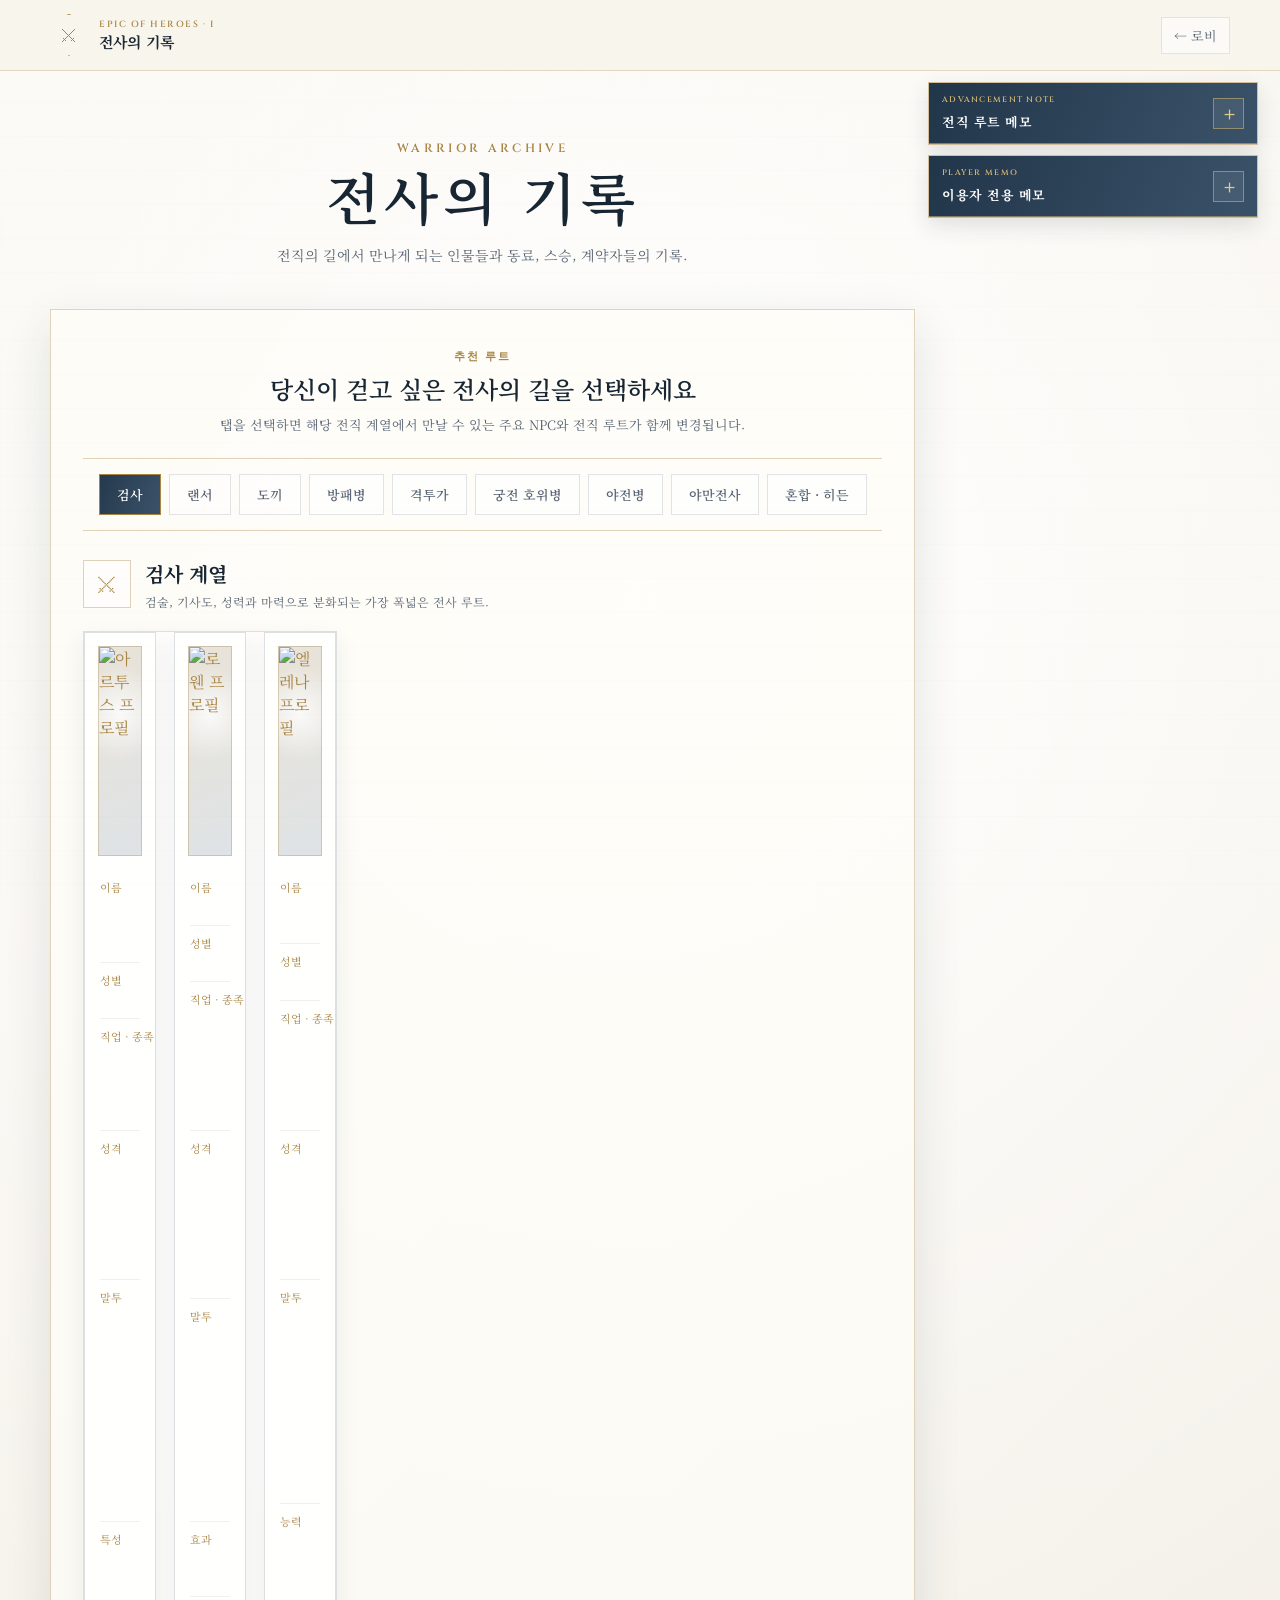
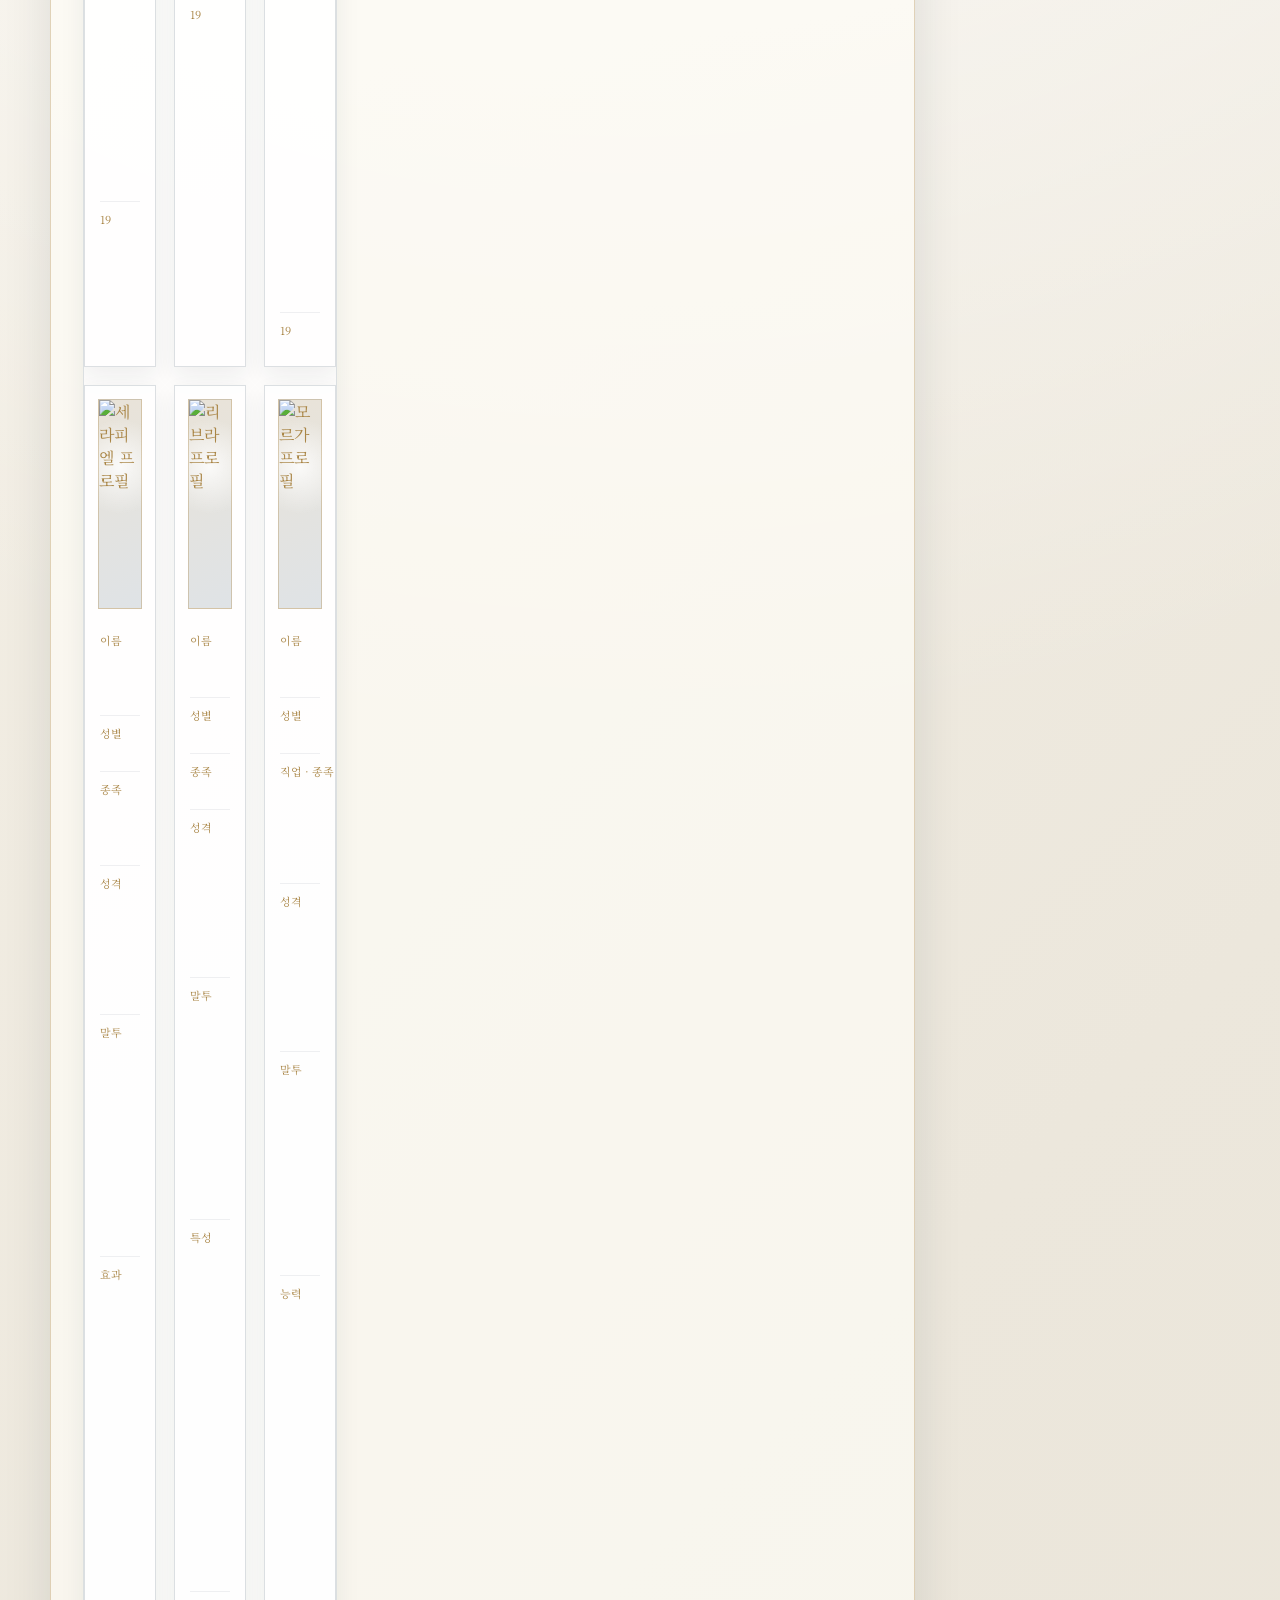
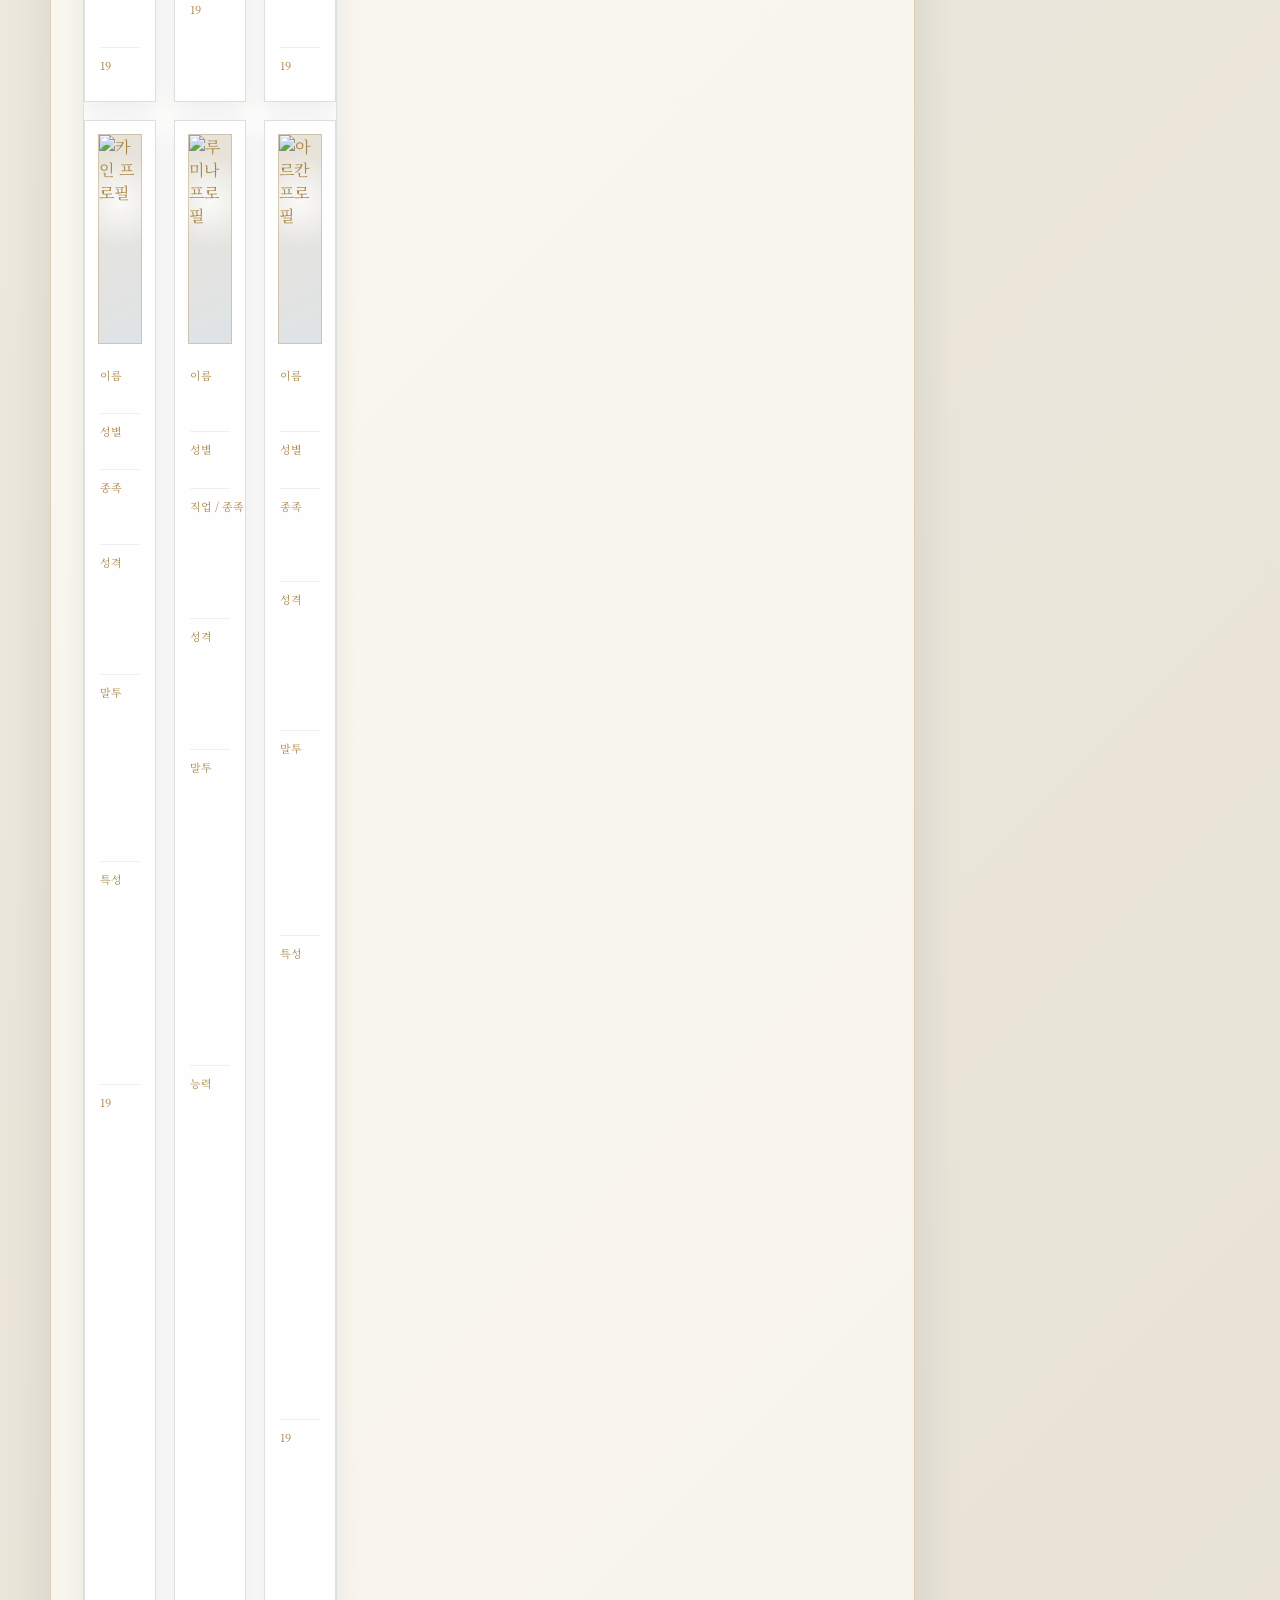
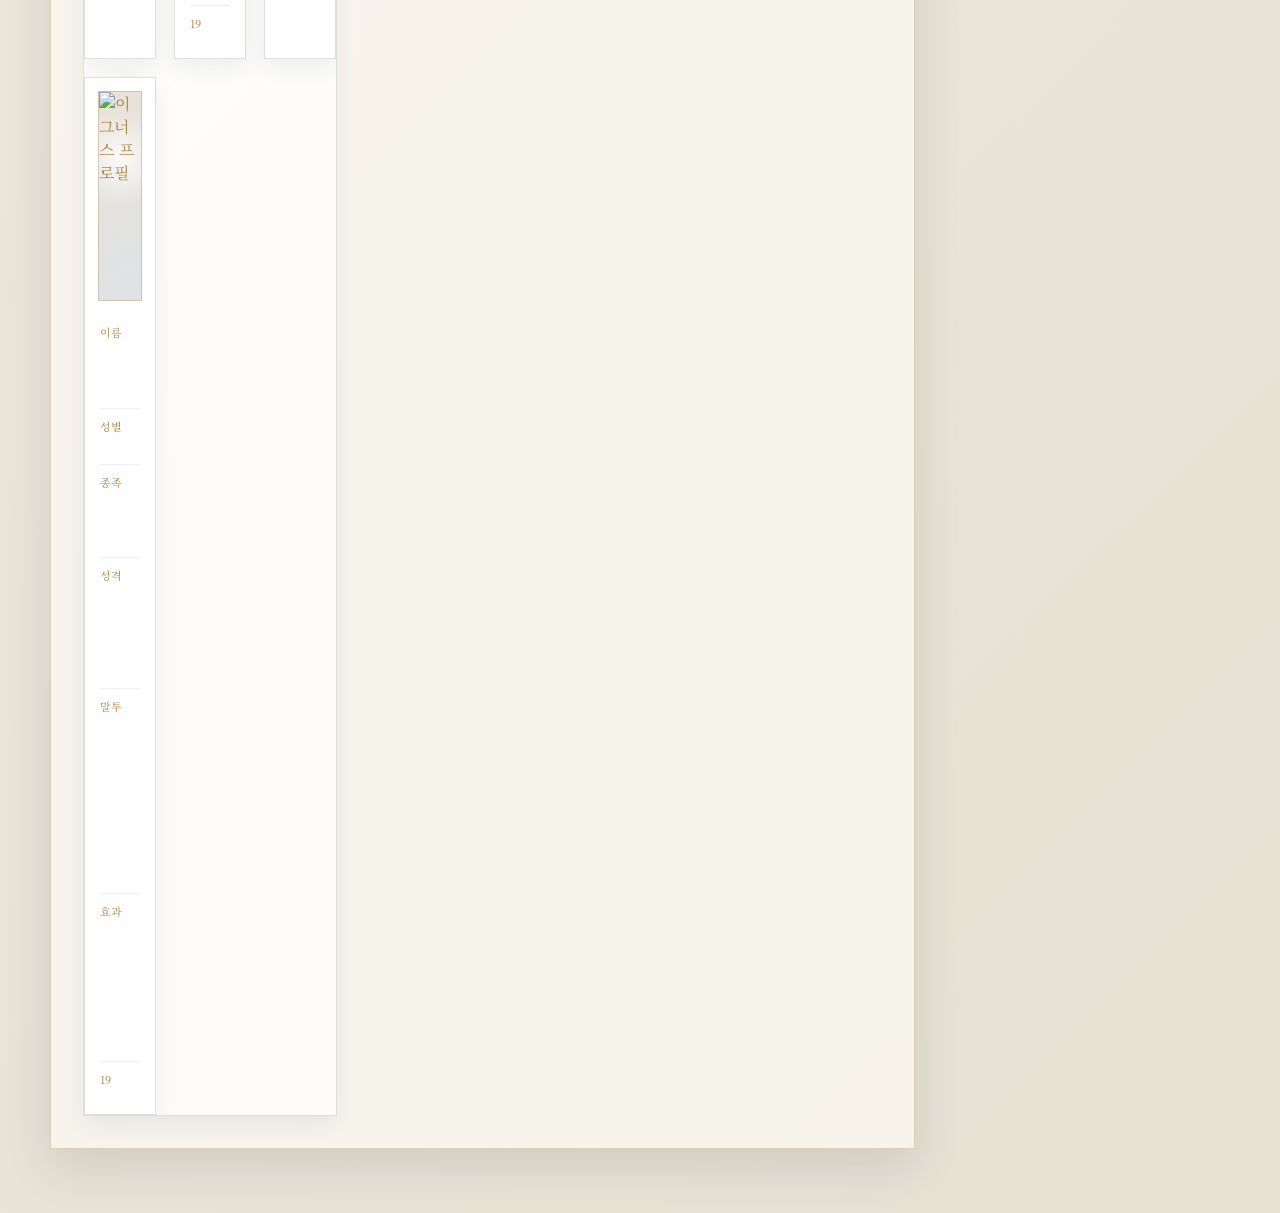
==== warrior-records.html @ 91369a11 "Update warrior-records.html" ====
<!DOCTYPE html>
<html lang="ko">
<head><meta charset="UTF-8"><meta name="viewport" content="width=device-width, initial-scale=1.0"><title>전사의 기록 | 영웅들의 서사시 I</title><link rel="stylesheet" href="style.css"></head>
<body class="records-page">
<header class="records-topbar"><a class="mini-brand" href="index.html"><span class="mini-crest">⚔</span><span><small>EPIC OF HEROES · I</small><strong>전사의 기록</strong></span></a><a class="top-back" href="index.html">← 로비</a></header>


<div class="floating-tools">
  <!-- 전직 루트 메모: 기본 접힘 -->
  <aside class="floating-note collapsed" id="routeNote">
    <div class="floating-note-head">
      <div>
        <small>ADVANCEMENT NOTE</small>
        <strong>전직 루트 메모</strong>
      </div>
      <button class="note-collapse" data-target="routeNote" aria-label="전직 루트 메모 펼치기">＋</button>
    </div>
    <div class="floating-note-body">
      <div class="route-plain-note">
        <!-- 아래 텍스트를 원하는 전직 루트 내용으로 직접 수정하세요. -->
        전직 루트 내용을 이곳에 작성하세요.

        예시)
        견습 전사 → 검사 → 검객 → 검호 → 검성

        필요 스탯이나 특수 조건, NPC 조건 등
        원하는 내용을 자유롭게 적어둘 수 있습니다.
      </div>
    </div>
  </aside>

  <!-- 이용자 전용 메모: 브라우저에 자동 저장 / 기본 접힘 -->
  <aside class="floating-note user-note collapsed" id="userNote">
    <div class="floating-note-head">
      <div>
        <small>PLAYER MEMO</small>
        <strong>이용자 전용 메모</strong>
      </div>
      <button class="note-collapse" data-target="userNote" aria-label="이용자 메모 펼치기">＋</button>
    </div>
    <div class="floating-note-body">
      <textarea id="playerMemo" class="player-memo" placeholder="전직 계획, 목표 스탯, 만나야 할 NPC 등을 자유롭게 메모하세요."></textarea>
      <div class="memo-actions">
        <span id="memoStatus">자동 저장됨</span>
        <button type="button" id="clearMemo">메모 지우기</button>
      </div>
    </div>
  </aside>
</div>


<main class="records-shell">
<section class="records-hero"><p class="series">WARRIOR ARCHIVE</p><h1>전사의 기록</h1><p>전직의 길에서 만나게 되는 인물들과 동료, 스승, 계약자들의 기록.</p></section>
<section class="route-panel">
  <div class="route-heading"><span class="eyebrow">추천 루트</span><h2>당신이 걷고 싶은 전사의 길을 선택하세요</h2><p>탭을 선택하면 해당 전직 계열에서 만날 수 있는 주요 NPC와 전직 루트가 함께 변경됩니다.</p></div>
  <div class="tabs" role="tablist"><button class="tab-btn active" data-tab="sword">검사</button><button class="tab-btn" data-tab="lancer">랜서</button><button class="tab-btn" data-tab="axe">도끼</button><button class="tab-btn" data-tab="shield">방패병</button><button class="tab-btn" data-tab="fighter">격투가</button><button class="tab-btn" data-tab="guard">궁전 호위병</button><button class="tab-btn" data-tab="field">야전병</button><button class="tab-btn" data-tab="barbarian">야만전사</button><button class="tab-btn" data-tab="hybrid">혼합 · 히든</button></div>
  <div class="tab-content active" id="sword">
      <div class="route-intro"><span class="route-mark">⚔</span><div><h3>검사 계열</h3><p>검술, 기사도, 성력과 마력으로 분화되는 가장 폭넓은 전사 루트.</p></div></div>
      <div class="npc-grid"><article class="npc-card">
      <div class="npc-grid"><article class="npc-card">
      <div class="portrait-slot">
    <img src="https://pub-ea583730072d437db7db3801624b8b65.r2.dev/%EC%95%84%EB%A5%B4%ED%88%AC%EC%8A%A4%20%ED%94%84%EB%A1%9C%ED%95%84.jpg" alt="아르투스 프로필">
</div>
      <div class="npc-info">
        <!-- 이름 --><div><span>이름</span><strong>아르투스</strong></div>
        <!-- 성별 --><div><span>성별</span><strong>남성</strong></div>
        <!-- 직업 / 종족 --><div><span>직업 · 종족</span><strong>기사 · 인간</strong></div>
        <!-- 성격 --><div><span>성격</span><strong>9w1 · S · 순진함 · 허당</strong></div>
        <!-- 말투 --><div><span>말투</span><strong>존댓말 · 친화적 · 숨김 없음</strong></div>
        <!-- 고유 --><div><span>특성</span><strong>체력이 적을수록 방어력·WIL이 상승, <br>아군보호 시 받는 피해 감소.</strong></div>
        <!-- 19 여부 --> <div><span>19</span><strong>X</strong></div>
      </div>
    </article>
<article class="npc-card">
      <div class="portrait-slot">
        <img src="https://pub-ea583730072d437db7db3801624b8b65.r2.dev/%EB%A1%9C%EC%9B%AC%20%ED%94%84%EB%A1%9C%ED%95%84.jpg" alt="로웬 프로필">
      </div>
      <div class="npc-info">
        <!-- 이름 --><div><span>이름</span><strong>로웬</strong></div>
        <!-- 성별 --><div><span>성별</span><strong>여성</strong></div>
        <!-- 직업 / 종족 --><div><span>직업 · 종족</span><strong>왕실기사 · 인간</strong></div>
        <!-- 성격 --><div><span>성격</span><strong>8w9 · D/C · 표독 · 강한 자존심</strong></div>
        <!-- 말투 --><div><span>말투</span><strong>사극체 · 사무적 · 낮은 톤</strong></div>
        <!-- 고유 --><div><span>효과</span><strong>아군의 Honor·CHA를 높임.</strong></div>
        <!-- 19 여부 --> <div><span>19</span><strong>O</strong></div>
      </div>
    </article>
<article class="npc-card">
      <div class="portrait-slot">
        <img src="https://pub-ea583730072d437db7db3801624b8b65.r2.dev/%EC%97%98%EB%A0%88%EB%82%98%20%ED%94%84%EB%A1%9C%ED%95%84.jpg" alt="엘레나 프로필">
      </div>
      <div class="npc-info">
        <!-- 이름 --><div><span>이름</span><strong>엘레나</strong></div>
        <!-- 성별 --><div><span>성별</span><strong>여성</strong></div>
        <!-- 직업 / 종족 --><div><span>직업 · 종족</span><strong>성기사 · 인간</strong></div>
        <!-- 성격 --><div><span>성격</span><strong>7w8 · I/D · 용감함 · 유쾌함</strong></div>
        <!-- 말투 --><div><span>말투</span><strong>반말 · 친화적 · 능글맞음</strong></div>
        <!-- 고유 --><div><span>능력</span><strong>아군의 상처·약화 효과 회복. <br>일정시간 받는 피해 감소.</strong></div>
        <!-- 19 여부 --> <div><span>19</span><strong>O</strong></div>
      </div>
    </article>
<article class="npc-card">
      <div class="portrait-slot">
        <img src="https://pub-ea583730072d437db7db3801624b8b65.r2.dev/%EC%84%B8%EB%9D%BC%ED%94%BC%EC%97%98%20%ED%94%84%EB%A1%9C%ED%95%84.jpg" alt="세라피엘 프로필"></div>
      <div class="npc-info">
        <!-- 이름 --><div><span>이름</span><strong>세라피엘</strong></div>
        <!-- 성별 --><div><span>성별</span><strong>여성</strong></div>
        <!-- 종족 --><div><span>종족</span><strong>상급천사</strong></div>
        <!-- 성격 --><div><span>성격</span><strong>9w8 · S/C · 무뚝뚝 · 불감증</strong></div>
        <!-- 말투 --><div><span>말투</span><strong>반존대 · 무성의 · 감정배제</strong></div>
        <!-- 고유 --><div><span>효과</span><strong>주변 타락·저주계열효과 지속 약화 <br> 신성계열 강화.</strong></div>
        <!-- 19 여부 --> <div><span>19</span><strong>O</strong></div>
      </div>
    </article>
<article class="npc-card">
      <div class="portrait-slot">
        <img src="https://pub-ea583730072d437db7db3801624b8b65.r2.dev/%EB%A6%AC%EB%B8%8C%EB%9D%BC%20%ED%94%84%EB%A1%9C%ED%95%84.jpg" alt="리브라 프로필">
      </div>
      <div class="npc-info">
        <!-- 이름 --><div><span>이름</span><strong>리브라</strong></div>
        <!-- 성별 --><div><span>성별</span><strong>여성</strong></div>
        <!-- 종족 --><div><span>종족</span><strong>성령</strong></div>
        <!-- 성격 --><div><span>성격</span><strong>7w8 · I/D · 4차원 · 예측불가 </strong></div>
        <!-- 말투 --><div><span>말투</span><strong>감정배제 · 웃음기 · 장난기 </strong></div>
        <!-- 고유 --><div><span>특성</span><strong>물리공격 저항, 악·언데드 저주계열의 능력감소.</strong></div>
        <!-- 19 여부 --> <div><span>19</span><strong>O</strong></div>
      </div>
    </article>
<article class="npc-card">
      <div class="portrait-slot"> <img src="https://pub-ea583730072d437db7db3801624b8b65.r2.dev/%EB%AA%A8%EB%A5%B4%EA%B0%80%20%ED%94%84%EB%A1%9C%ED%95%84.jpg" alt="모르가 프로필">
      </div>
      <div class="npc-info">
        <!-- 이름 --><div><span>이름</span><strong>모르가</strong></div>
        <!-- 성별 --><div><span>성별</span><strong>여성</strong></div>
        <!-- 직업 / 종족 --><div><span>직업 · 종족</span><strong>흑기사 · 인간</strong></div>
        <!-- 성격 --><div><span>성격</span><strong>9w8 · S/C · 외강내유 · 감정억제</strong></div>
        <!-- 말투 --><div><span>말투</span><strong>쿨한 말투 · 아싸 · 무심함</strong></div>
        <!-- 고유 --><div><span>능력</span><strong>주변 HP을 검에 투입하여 <br>방어력 무시 참격 발동.</strong></div>
        <!-- 19 여부 --> <div><span>19</span><strong>O</strong></div>
      </div>
    </article>
<article class="npc-card">
      <div class="portrait-slot"><img src="https://pub-ea583730072d437db7db3801624b8b65.r2.dev/%EC%B9%B4%EC%9D%B8%20%ED%94%84%EB%A1%9C%ED%95%84.jpg" alt="카인 프로필">
      </div>
      <div class="npc-info">
        <!-- 이름 --><div><span>이름</span><strong>카인</strong></div>
        <!-- 성별 --><div><span>성별</span><strong>남성</strong></div>
        <!-- 종족 --><div><span>종족</span><strong>언데드</strong></div>
        <!-- 성격 --><div><span>성격</span><strong>6w5 · S · 순수함 · 무해함</strong></div>
        <!-- 말투 --><div><span>말투</span><strong>비언어적 · 행동중심</strong></div>
        <!-- 고유 --><div><span>특성</span><strong>일정시간 후 신체자동회복.</strong></div>
        <!-- 19 여부 --> <div><span>19</span><strong>X</strong></div>
      </div>
    </article>
<article class="npc-card">
      <div class="portrait-slot"><img src="https://pub-ea583730072d437db7db3801624b8b65.r2.dev/%EB%A3%A8%EB%AF%B8%EB%82%98%20%ED%94%84%EB%A1%9C%ED%95%84.jpg" alt="루미나 프로필">
      </div>
      <div class="npc-info">
        <!-- 이름 --><div><span>이름</span><strong>루미나</strong></div>
        <!-- 성별 --><div><span>성별</span><strong>여성</strong></div>
        <!-- 직업 / 종족 --><div><span>직업 / 종족</span><strong>마검사 · 인간</strong></div>
        <!-- 성격 --><div><span>성격</span><strong>7w6 · I · 활발함 · 친화력</strong></div>
        <!-- 말투 --><div><span>말투</span><strong>반말 · 어리광 · 수다젱이 · 애교넘침</strong></div>
        <!-- 고유 --><div><span>능력</span><strong>자신의 마력을 검에 부여 후 <br>속성자유변화와 근접공격·마법 동시 사용.</strong></div>
        <!-- 19 여부 --> <div><span>19</span><strong>O</strong></div>
      </div>
    </article>
<article class="npc-card">
      <div class="portrait-slot"><img src="https://pub-ea583730072d437db7db3801624b8b65.r2.dev/%EC%95%84%EB%A5%B4%EC%B9%B8%20%ED%94%84%EB%A1%9C%ED%95%84.jpg" alt="아르칸 프로필">
      </div>
      <div class="npc-info">
        <!-- 이름 --><div><span>이름</span><strong>아르칸</strong></div>
        <!-- 성별 --><div><span>성별</span><strong>여성</strong></div>
        <!-- 종족 --><div><span>종족</span><strong>고대마족</strong></div>
        <!-- 성격 --><div><span>성격</span><strong>3w2 · I/D · 유혹적 · 밀당</strong></div>
        <!-- 말투 --><div><span>말투</span><strong>반존대 · 사극체 · 애교</strong></div>
        <!-- 고유 --><div><span>특성</span><strong>막대한 마력 자체생성 <br>전투가 길어질수록 주변마력흡수·강화.</strong></div>
        <!-- 19 여부 --> <div><span>19</span><strong>O</strong></div>
      </div>
    </article>
<article class="npc-card">
      <div class="portrait-slot"><img src="https://pub-ea583730072d437db7db3801624b8b65.r2.dev/%EC%9D%B4%EA%B7%B8%EB%8B%88%EC%8A%A4%20%ED%94%84%EB%A1%9C%ED%95%84.jpg" alt="이그너스 프로필">
      </div>
      <div class="npc-info">
        <!-- 이름 --><div><span>이름</span><strong>이그니스</strong></div>
        <!-- 성별 --><div><span>성별</span><strong>여성</strong></div>
        <!-- 종족 --><div><span>종족</span><strong>화염정령</strong></div>
        <!-- 성격 --><div><span>성격</span><strong>8w7 · D · 다혈질 · 단순함</strong></div>
        <!-- 말투 --><div><span>말투</span><strong>반말 · 담백함 · 열정적</strong></div>
        <!-- 고유 --><div><span>효과</span><strong>화염피해·저항 증가.</strong></div>
        <!-- 19 여부 --> <div><span>19</span><strong>O</strong></div>
      </div>
    </article></div>
    </div><div class="tab-content" id="lancer">
      <div class="route-intro"><span class="route-mark">♞</span><div><h3>랜서 계열</h3><p>창술과 기마 전투, 드래곤과의 계약으로 이어지는 전직 루트.</p></div></div>
      <div class="npc-grid"><article class="npc-card">
      <div class="portrait-slot"><img src="https://pub-ea583730072d437db7db3801624b8b65.r2.dev/%EB%B0%9C%ED%8A%B8%20%ED%94%84%EB%A1%9C%ED%95%84.jpg" alt="발트 프로필">
      </div>
      <div class="npc-info">
        <!-- 이름 --><div><span>이름</span><strong>발트</strong></div>
        <!-- 성별 --><div><span>성별</span><strong>여성</strong></div>
        <!-- 직업 / 종족 --><div><span>직업 / 종족</span><strong>창기사 / 인간</strong></div>
        <!-- 성격 --><div><span>성격</span><strong>8w9 · D/C · 고지식 · 표독</strong></div>
        <!-- 말투 --><div><span>말투</span><strong>반말 · 사무적 · 거친 맕투 · 돌려말하기</strong></div>
        <!-- 고유 --><div><span>특성</span><strong>돌진 중 공격력·관통력 상승, <br>첫 일격은 방어력 일부무시.</strong></div>
        <!-- 19 여부 --> <div><span>19</span><strong>O</strong></div>
      </div>
    </article>
<article class="npc-card">
      <div class="portrait-slot"><img src="https://pub-ea583730072d437db7db3801624b8b65.r2.dev/%ED%8C%8C%ED%94%84%EB%8B%88%EB%A5%B4%20%ED%94%84%EB%A1%9C%ED%95%84.jpg" alt="파프니르 프로필">
      </div>
      <div class="npc-info">
        <!-- 이름 --><div><span>이름</span><strong>파프니르</strong></div>
        <!-- 성별 --><div><span>성별</span><strong>여성</strong></div>
        <!-- 종족 --><div><span>종족</span><strong>드래곤</strong></div>
        <!-- 성격 --><div><span>성격</span><strong>4w3 · C/D · 까칠함 · 기분파 </strong></div>
        <!-- 말투 --><div><span>말투</span><strong>담백함 · 차도녀 · 밀당</strong></div>
        <!-- 고유 --><div><span>능력</span><strong>광범위 브레스 방출, <br>호감도에따라 브레스 강화.</strong></div>
        <!-- 19 여부 --> <div><span>19</span><strong>O</strong></div>
      </div>
    </article>
<article class="npc-card">
      <div class="portrait-slot"><img src="https://pub-ea583730072d437db7db3801624b8b65.r2.dev/%EB%8B%88%EB%93%9C%ED%98%B8%EA%B7%B8%20%ED%94%84%EB%A1%9C%ED%95%84.jpg" alt="니드호그 프로필">
      </div>
      <div class="npc-info">
        <!-- 이름 --><div><span>이름</span><strong>니드호그</strong></div>
        <!-- 성별 --><div><span>성별</span><strong>여성</strong></div>
        <!-- 종족 --><div><span>종족</span><strong>고룡</strong></div>
        <!-- 성격 --><div><span>성격</span><strong>8w9 · D/C · 변덕쟁이 · 이기적</strong></div>
        <!-- 말투 --><div><span>말투</span><strong>반말 · 격식체 · 명령조</strong></div>
        <!-- 고유 --><div><span>특성</span><strong>압도적 힘·마력·체력·저항력, <br>적에게 공포감 조성.</strong></div>
        <!-- 19 여부 --> <div><span>19</span><strong>O</strong></div>
      </div>
    </article>
<article class="npc-card">
      <div class="portrait-slot"><img src="https://pub-ea583730072d437db7db3801624b8b65.r2.dev/%EB%A3%A8%EB%AF%B8%EB%93%9C%EB%9D%BC%20%ED%94%84%EB%A1%9C%ED%95%84.jpg" alt="루미드라 프로필">
      </div>
      <div class="npc-info">
        <!-- 이름 --><div><span>이름</span><strong>루미드라</strong></div>
        <!-- 성별 --><div><span>성별</span><strong>여성</strong></div>
        <!-- 종족 --><div><span>종족</span><strong>와이번</strong></div>
        <!-- 성격 --><div><span>성격</span><strong>6w7 · S/D · 츤데레 · 신경질적</strong></div>
        <!-- 말투 --><div><span>말투</span><strong>반말 · 거친 · 칭찬에 약함</strong></div>
        <!-- 고유 --><div><span>특성</span><strong>비행 중 AGI·회피율 상승, <br>공중 급강하 공격시 공격력 증가.</strong></div>
        <!-- 19 여부 --> <div><span>19</span><strong>O</strong></div>
      </div>
    </article>
<article class="npc-card">
      <div class="portrait-slot"><img src="https://pub-ea583730072d437db7db3801624b8b65.r2.dev/%EB%B8%8C%EB%A3%A8%EB%85%B8%20%ED%94%84%EB%A1%9C%ED%95%84.jpg" alt="브루노 프로필">
      </div>
      <div class="npc-info">
        <!-- 이름 --><div><span>이름</span><strong>브루노</strong></div>
        <!-- 성별 --><div><span>성별</span><strong>수컷</strong></div>
        <!-- 직업 --><div><span>직업</span><strong>전투마</strong></div>
        <!-- 성격 --><div><span>성격</span><strong>7w6 · I/S · 애교 · 투정</strong></div>
        <!-- 말투 --><div><span>말투</span><strong>비언어적 표현</strong></div>
        <!-- 고유 --><div><span>특성</span><strong>탑승자의 능력강화.</strong></div>
        <!-- 19 여부 --> <div><span>19</span><strong>X</strong></div>
      </div>
    </article>
<article class="npc-card">
      <div class="portrait-slot"><img src="https://pub-ea583730072d437db7db3801624b8b65.r2.dev/%EC%98%A4%EB%A5%B4%EC%B9%B4%20%ED%94%84%EB%A1%9C%ED%95%84.jpg" alt="오르카 프로필">
      </div>
      <div class="npc-info">
        <!-- 이름 --><div><span>이름</span><strong>오르카</strong></div>
        <!-- 성별 --><div><span>성별</span><strong>여성</strong></div>
        <!-- 종족 --><div><span>종족</span><strong>오크</strong></div>
        <!-- 성격 --><div><span>성격</span><strong>8w7 · D · 당당함 · 외강내강</strong></div>
        <!-- 말투 --><div><span>말투</span><strong>반말 · 단답형 · 명령조 · 자유분방</strong></div>
        <!-- 고유 --><div><span>특성</span><strong>피해발생 시 STR·END 점진적 증가, <br>전투 종료 후 스트레스·성욕증가.</strong></div>
        <!-- 19 여부 --> <div><span>19</span><strong>O</strong></div>
      </div>
    </article></div>
    </div><div class="tab-content" id="axe">
      <div class="route-intro"><span class="route-mark">🪓</span><div><h3>도끼전사 계열</h3><p>분노, 생존력, 압도적인 근력을 중심으로 성장하는 전직 루트.</p></div></div>
      <div class="npc-grid"><article class="npc-card">
      <div class="portrait-slot"><img src="https://pub-ea583730072d437db7db3801624b8b65.r2.dev/%ED%8E%9C%EB%A6%AC%EB%A5%B4%20%ED%94%84%EB%A1%9C%ED%95%84.jpg" alt="펜리르 프로필">
      </div>
      <div class="npc-info">
        <!-- 이름 --><div><span>이름</span><strong>펜리르</strong></div>
        <!-- 성별 --><div><span>성별</span><strong>수컷</strong></div>
        <!-- 직업 --><div><span>직업</span><strong>늑대왕</strong></div>
        <!-- 성격 --><div><span>성격</span><strong>2w1 · S/C · 정중함 · 인정욕심</strong></div>
        <!-- 말투 --><div><span>말투</span><strong>사극체 · 반존대 · 당당함</strong></div>
        <!-- 고유 --><div><span>효과</span><strong>자신과 함께 싸우는 아군 공격력·이동속도 상승.</strong></div>
        <!-- 19 여부 --> <div><span>19</span><strong>X</strong></div>
      </div>
    </article>
<article class="npc-card">
      <div class="portrait-slot"><img src="https://pub-ea583730072d437db7db3801624b8b65.r2.dev/%EA%B7%B8%EB%A3%B8%20%ED%94%84%EB%A1%9C%ED%95%84.jpg" alt="그룸 프로필">
      </div>
      <div class="npc-info">
        <!-- 이름 --><div><span>이름</span><strong>그룸</strong></div>
        <!-- 성별 --><div><span>성별</span><strong>여성</strong></div>
        <!-- 종족 --><div><span>종족</span><strong>오우거</strong></div>
        <!-- 성격 --><div><span>성격</span><strong>8w7 · D · 건방짐 · 뻔뻔함</strong></div>
        <!-- 말투 --><div><span>말투</span><strong>단답형 · 명령조 · 반말</strong></div>
        <!-- 고유 --><div><span>특성</span><strong>대형무기의 페널티 적용 X <br>전투시작 시 일시적 아군 STR 증가.</strong></div>
        <!-- 19 여부 --> <div><span>19</span><strong>O</strong></div>
      </div>
    </article>
<article class="npc-card">
      <div class="portrait-slot"><img src="https://pub-ea583730072d437db7db3801624b8b65.r2.dev/%EB%84%A4%EB%A9%94%EC%8B%9C%EC%8A%A4%20%ED%94%84%EB%A1%9C%ED%95%84.png" alt="네메시스 프로필">
      </div>
      <div class="npc-info">
        <!-- 이름 --><div><span>이름</span><strong>네메시스</strong></div>
        <!-- 성별 --><div><span>성별</span><strong>여</strong></div>
        <!-- 종족 --><div><span>종족</span><strong>사신</strong></div>
        <!-- 성격 --><div><span>성격</span><strong>2w3 · I/D · 감정적 · 짓궃음 </strong></div>
        <!-- 말투 --><div><span>말투</span><strong>능청 · 존댓말 · 빠른말 · 수다쟁이</strong></div>
        <!-- 고유 --><div><span>능력</span><strong>대상에게 죽음의 표식 부여 <br>표식이 부여 된 대상의 체력이 낮을수록 받는 피해량 증가.</strong></div>
        <!-- 19 여부 --> <div><span>19</span><strong>X</strong></div>
      </div>
    </article>
<article class="npc-card">
      <div class="portrait-slot"><img src="https://pub-ea583730072d437db7db3801624b8b65.r2.dev/%EA%B0%80%EC%9D%B4%EC%95%84%20%ED%94%84%EB%A1%9C%ED%95%84.jpg" alt="가이아 프로필">
      </div>
      <div class="npc-info">
        <!-- 이름 --><div><span>이름</span><strong>가이아</strong></div>
        <!-- 성별 --><div><span>성별</span><strong>여성</strong></div>
        <!-- 직업 --><div><span>직업</span><strong>거인사냥꾼</strong></div>
        <!-- 성격 --><div><span>성격</span><strong>9w1 · S/C · 호기심 · 대담함</strong></div>
        <!-- 말투 --><div><span>말투</span><strong>존댓말 · 나긋함 · 다정함</strong></div>
        <!-- 고유 --><div><span>능력</span><strong>자신보다 몸집이 큰 대상 한정<br>주는 피해량 증가.</strong></div>
        <!-- 19 여부 --> <div><span>19</span><strong>O</strong></div>
      </div>
    </article></div>
    </div><div class="tab-content" id="shield">
      <div class="route-intro"><span class="route-mark">🛡</span><div><h3>방패병 계열</h3><p>수호와 인내, 진형 유지에 특화된 방어형 전직 루트.</p></div></div>
      <div class="npc-grid"><article class="npc-card">
      <div class="portrait-slot"><img src="https://pub-ea583730072d437db7db3801624b8b65.r2.dev/%EC%95%84%EC%9D%B4%EA%B8%B0%EC%8A%A4%20%ED%94%84%EB%A1%9C%ED%95%84.jpg" alt="아이기스 프로필">
      </div>
      <div class="npc-info">
        <!-- 이름 --><div><span>이름</span><strong>아이기스</strong></div>
        <!-- 성별 --><div><span>성별</span><strong>여성</strong></div>
        <!-- 직업 / 종족 --><div><span>직업 / 종족</span><strong>가디언 · 인간</strong></div>
        <!-- 성격 --><div><span>성격</span><strong>5w6 · C/S · 외로움 · 단순함</strong></div>
        <!-- 말투 --><div><span>말투</span><strong>단답형 · 무관심 · 무심한</strong></div>
        <!-- 고유 --><div><span>효과</span><strong>자신의 주변을 수호영역 지정<br>영역 내 아군이 받는 피해를 일부 대신 받음.</strong></div>
        <!-- 19 여부 --> <div><span>19</span><strong>O</strong></div>
      </div>
    </article>
<article class="npc-card">
      <div class="portrait-slot"><img src="https://pub-ea583730072d437db7db3801624b8b65.r2.dev/%EB%B0%94%EC%8A%A4%ED%8B%B0%EC%98%A8%20%ED%94%84%EB%A1%9C%ED%95%84.jpg" alt="바스티온 프로필">
      </div>
      <div class="npc-info">
        <!-- 이름 --><div><span>이름</span><strong>바스티온</strong></div>
        <!-- 성별 --><div><span>성별</span><strong>여성</strong></div>
        <!-- 직업 / 종족 --><div><span>직업 / 종족</span><strong>요새기사 · 인간</strong></div>
        <!-- 성격 --><div><span>성격</span><strong>6w5 · S/C · 순종적 · 부끄럼타는</strong></div>
        <!-- 말투 --><div><span>말투</span><strong>적은 말수 · 단답형 · 행동위주</strong></div>
        <!-- 고유 --><div><span>특성</span><strong>움직임을 멈춘 동안 방어력 지속 증가<br>일정시간 후 최대치도달.</strong></div>
        <!-- 19 여부 --> <div><span>19</span><strong>O</strong></div>
      </div>
    </article></div>
    </div><div class="tab-content" id="fighter">
      <div class="route-intro"><span class="route-mark">✊</span><div><h3>격투가 계열</h3><p>육체 단련과 전투 감각, 기의 운용을 중심으로 성장하는 전직 루트.</p></div></div>
      <div class="npc-grid"><article class="npc-card">
      <div class="portrait-slot"><img src="https://pub-ea583730072d437db7db3801624b8b65.r2.dev/%EC%B2%AD%EB%A3%A1%20%ED%94%84%EB%A1%9C%ED%95%84.jpg" alt="청룡 프로필">
      </div>
      <div class="npc-info">
        <!-- 이름 --><div><span>이름</span><strong>청룡</strong></div>
        <!-- 성별 --><div><span>성별</span><strong>여성</strong></div>
        <!-- 종족 --><div><span>종족</span><strong>영수 靈獸</strong></div>
        <!-- 성격 --><div><span>성격</span><strong>7w8 · I/D · 짓궂음 · 거만함</strong></div>
        <!--  말투 --><div><span>말투</span><strong>충동적 · 능청 · 밀당형</strong></div>
        <!-- 고유 --><div><span>효과</span><strong>아군의 WIL과 공격속도 증가부여</strong></div>
        <!-- 19 여부 --> <div><span>19</span><strong>O</strong></div> 
      </div>
    </article>
<article class="npc-card">
      <div class="portrait-slot"><img src="https://pub-ea583730072d437db7db3801624b8b65.r2.dev/%EB%B0%B1%ED%98%B8%20%ED%94%84%EB%A1%9C%ED%95%84.jpg" alt="백호 프로필">
      </div>
      <div class="npc-info">
        <!-- 이름 --><div><span>이름</span><strong>백호</strong></div>
        <!-- 성별 --><div><span>성별</span><strong>남성</strong></div>
        <!-- 종족 --><div><span>종족</span><strong>영수 靈獸</strong></div>
        <!-- 성격 --><div><span>성격</span><strong>5w6 · C · 나긋나긋 · 무시함</strong></div>
        <!-- 말투 --><div><span>말투</span><strong>사극체 · 은둔고수 · 존댓말</strong></div>
        <!-- 고유 --><div><span>특성</span><strong>전투 돌입 시 STR·AGI 증가, 공포효과 면역획득.</strong></div>
        <!-- 19 여부 --> <div><span>19</span><strong>X</strong></div>
      </div>
    </article></div>
    </div><div class="tab-content" id="guard">
      <div class="route-intro"><span class="route-mark">♛</span><div><h3>궁전 호위병 계열</h3><p>왕실과 제국을 수호하며 명예와 통솔력을 쌓아가는 전직 루트.</p></div></div>
      <div class="npc-grid"><article class="npc-card">
      <div class="portrait-slot"><img src="https://pub-ea583730072d437db7db3801624b8b65.r2.dev/%EB%A0%88%EC%98%A4%EB%82%98%EB%A5%B4%20%ED%94%84%EB%A1%9C%ED%95%84.jpg" alt="레오나르 프로필">
      </div>
      <div class="npc-info">
        <!-- 이름 --><div><span>이름</span><strong>레오나르</strong></div>
        <!-- 성별 --><div><span>성별</span><strong>여성</strong></div>
        <!-- 직업 / 종족 --><div><span>직업 / 종족</span><strong>친위기사 / 인간</strong></div>
        <!-- 성격 --><div><span>성격</span><strong>6w7 · S/I · 허당 · 모태솔로</strong></div>
        <!-- 말투 --><div><span>말투</span><strong>군대식 · 반존대 · 감정적</strong></div>
        <!-- 고유 --><div><span>특성</span><strong>지정 보호대상이 위험할수록, <br>자신의 공격력·방어력 증가.</strong></div>
        <!-- 19 여부 --> <div><span>19</span><strong>O</strong></div>
      </div>
    </article>
<article class="npc-card">
      <div class="portrait-slot"><img src="https://pub-ea583730072d437db7db3801624b8b65.r2.dev/%EB%A3%A8%EC%9D%B4%EC%8A%A4%20%ED%94%84%EB%A1%9C%ED%95%84.jpg" alt="루이스 프로필">
      </div>
      <div class="npc-info">
        <!-- 이름 --><div><span>이름</span><strong>루이스</strong></div>
        <!-- 성별 --><div><span>성별</span><strong>여성</strong></div>
        <!-- 직업 / 종족 --><div><span>직업 / 종족</span><strong>왕실근위대장 / 인간</strong></div>
        <!-- 성격 --><div><span>성격</span><strong>2w1 · S · 다정함 · 순수함</strong></div>
        <!-- 말투 --><div><span>말투</span><strong>존댓말 · 다정함 · 수다쟁이</strong></div>
        <!-- 고유 --><div><span>효과</span><strong>주변 아군의 방어력 증가.</strong></div>
        <!-- 19 여부 --> <div><span>19</span><strong>O</strong></div>
      </div>
    </article>
<article class="npc-card">
      <div class="portrait-slot"><img src="https://pub-ea583730072d437db7db3801624b8b65.r2.dev/%EC%8B%A4%EB%B9%84%EC%95%84%20%ED%94%84%EB%A1%9C%ED%95%84.jpg" alt="실비아 프로필">
      </div>
      <div class="npc-info">
        <!-- 이름 --><div><span>이름</span><strong>실비아</strong></div>
        <!-- 성별 --><div><span>성별</span><strong>여성</strong></div>
        <!-- 종족 --><div><span>종족</span><strong>다크엘프</strong></div>
        <!-- 성격 --><div><span>성격</span><strong>2w3 · I/S · 얀데레 · 어리숙</strong></div>
        <!-- 말투 --><div><span>말투</span><strong>격식체 · 빠른 말 · 존댓말</strong></div>
        <!-- 고유 --><div><span>특성</span><strong>시야제한 환경에서 생명체 움직임 감지 <br>숲 지형에서 DEX·AGI 보정.</strong></div>
        <!-- 19 여부 --> <div><span>19</span><strong>O</strong></div>
      </div>
    </article></div>
    </div><div class="tab-content" id="field">
      <div class="route-intro"><span class="route-mark">🏕</span><div><h3>야전병 계열</h3><p>실전 경험과 적응력, 전술 지휘를 통해 성장하는 현실적인 전투 루트.</p></div></div>
      <div class="npc-grid"><article class="npc-card">
      <div class="portrait-slot"><img src="https://pub-ea583730072d437db7db3801624b8b65.r2.dev/%EA%B0%80%EB%A0%8C%20%ED%94%84%EB%A1%9C%ED%95%84.jpg" alt="가렌 프로필">
      </div>
      <div class="npc-info">
        <!-- 이름 --><div><span>이름</span><strong>가렌</strong></div>
        <!-- 성별 --><div><span>성별</span><strong>여성</strong></div>
        <!-- 직업 / 종족 --><div><span>직업 / 종족</span><strong>용병 / 인간</strong></div>
        <!-- 성격 --><div><span>성격</span><strong>8w9 · D/C · 시크함 · 돌직구</strong></div>
        <!-- 말투 --><div><span>말투</span><strong>사투리 · 반존대 · 직설적</strong></div>
        <!-- 고유 --><div><span>특성</span><strong>전투가 길어질수록 회피·방어 보정.</strong></div>
        <!-- 19 여부 --> <div><span>19</span><strong>O</strong></div>
      </div>
    </article>
<article class="npc-card">
      <div class="portrait-slot"><img src="https://pub-ea583730072d437db7db3801624b8b65.r2.dev/%EC%89%90%EB%8F%84%EC%9A%B0%20%ED%94%84%EB%A1%9C%ED%95%84.jpg" alt="쉐도우 프로필">
      </div>
      <div class="npc-info">
        <!-- 이름 --><div><span>이름</span><strong>쉐도우</strong></div>
        <!-- 성별 --><div><span>성별</span><strong>남성</strong></div>
        <!-- 직업 / 종족 --><div><span>직업 / 종족</span><strong>레인저 / 인간</strong></div>
        <!-- 성격 --><div><span>성격</span><strong>7w8 · I/D · 수상함 · 능청 </strong></div>
        <!-- 말투 --><div><span>말투</span><strong>능글 · 밀당 · 돌려말함</strong></div>
        <!-- 고유 --><div><span>능력</span><strong>상대의 추적·탐지력 감소부여</strong></div>
        <!-- 19 여부 --> <div><span>19</span><strong>X</strong></div>
      </div>
    </article>
<article class="npc-card">
      <div class="portrait-slot"><img src="https://pub-ea583730072d437db7db3801624b8b65.r2.dev/%EC%97%90%EC%9D%B4%EB%93%A0%20%ED%94%84%EB%A1%9C%ED%95%84.jpg" alt="에이든 프로필">
      </div>
      <div class="npc-info">
        <!-- 이름 --><div><span>이름</span><strong>에이든</strong></div>
        <!-- 성별 --><div><span>성별</span><strong>남성</strong></div>
        <!-- 직업 / 종족 --><div><span>직업 / 종족</span><strong>장군 / 인간</strong></div>
        <!-- 성격 --><div><span>성격</span><strong>1w2 · D/S · 고지식 · 순둥</strong></div>
        <!-- 말투 --><div><span>말투</span><strong>반존대 · 존중감 · 진지함</strong></div>
        <!-- 고유 --><div><span>효과</span><strong>전투 시작 후 적이 많을수록 <br>자신과 아군의 공격·방어·기동력 증가</strong></div>
        <!-- 19 여부 --> <div><span>19</span><strong>X</strong></div>
      </div>
    </article>
<article class="npc-card">
      <div class="portrait-slot"><img src="https://pub-ea583730072d437db7db3801624b8b65.r2.dev/%EC%B2%B4%EC%8A%A4%20%ED%94%84%EB%A1%9C%ED%95%84.jpg" alt="체스 프로필">
      </div>
      <div class="npc-info">
        <!-- 이름 --><div><span>이름</span><strong>체스</strong></div>
        <!-- 성별 --><div><span>성별</span><strong>불명</strong></div>
        <!-- 직업 / 종족 --><div><span>직업 / 종족</span><strong>메이드 / 호문쿨루스</strong></div>
        <!-- 성격 --><div><span>성격</span><strong>6w5 · C/S · 과묵함 · 순종적</strong></div>
        <!-- 말투 --><div><span>말투</span><strong>표정중심 · 비언어</strong></div>
        <!-- 고유 --><div><span>특성</span><strong>높은 통찰력을 가짐</strong></div>
        <!-- 19 여부 --> <div><span>19</span><strong>X</strong></div>
      </div>
    </article></div>
    </div><div class="tab-content" id="barbarian">
      <div class="route-intro"><span class="route-mark">🐾</span><div><h3>야만전사 계열</h3><p>야성, 부족 문화, 토템과 정령의 힘을 받아들이는 전직 루트.</p></div></div>
      <div class="npc-grid"><article class="npc-card">
      <div class="portrait-slot"><img src="https://pub-ea583730072d437db7db3801624b8b65.r2.dev/%EB%B8%8C%EB%9D%BD%20%ED%94%84%EB%A1%9C%ED%95%84.jpg" alt="브락 프로필">
      </div>
      <div class="npc-info">
        <!-- 이름 --><div><span>이름</span><strong>브락</strong></div>
        <!-- 성별 --><div><span>성별</span><strong>여성</strong></div>
        <!-- 종족 --><div><span>종족</span><strong>오크</strong></div>
        <!-- 성격 --><div><span>성격</span><strong>8w7· D · 멍청함 · 성욕많음</strong></div>
        <!-- 말투 --><div><span>말투</span><strong>반말 · 단답형 · 지배적</strong></div>
        <!-- 고유 --><div><span>특성</span><strong>자체 부상·피로 회복 강함 <br>비교적 높은 자연회복력.</strong></div>
        <!-- 19 여부 --> <div><span>19</span><strong>X</strong></div>
      </div>
    </article>
<article class="npc-card">
      <div class="portrait-slot"><span>🐺</span><small>PROFILE IMAGE</small></div>
      <div class="npc-info">
        <!-- 이름 --><div><span>이름</span><strong>토르가</strong></div>
        <!-- 성별 --><div><span>성별</span><strong>수컷</strong></div>
        <!-- 종족 --><div><span>종족</span><strong>정령늑대</strong></div>
        <!-- 성격 --><div><span>성격</span><strong>6w7 · S/I · 귀여움 · 자기중심적</strong></div>
        <!-- 말투 --><div><span>말투</span><strong>비언어적</strong></div>
        <!-- 고유 --><div><span>능력</span><strong>일정시간 영체화효과 발동 및 부여.</strong></div>
        <!-- 19 여부 --> <div><span>19</span><strong>X</strong></div>
      </div>
    </article>
<article class="npc-card">
      <div class="portrait-slot"><img src="https://pub-ea583730072d437db7db3801624b8b65.r2.dev/%EC%9A%B0%EB%A3%A8%20%ED%94%84%EB%A1%9C%ED%95%84.jpg" alt="우루 프로필">
      </div>
      <div class="npc-info">
        <!-- 이름 --><div><span>이름</span><strong>우루</strong></div>
        <!-- 성별 --><div><span>성별</span><strong>여성</strong></div>
        <!-- 종족 --><div><span>종족</span><strong>나무정령</strong></div>
        <!-- 성격 --><div><span>성격</span><strong>4w5 · C/S · 온순함 · 내숭</strong></div>
        <!-- 말투 --><div><span>말투</span><strong>과묵함 · 행동형 · 독백적</strong></div>
        <!-- 고유 --><div><span>능력</span><strong>주변 땅에 내린 뿌리로 아군의 체력·피로 회복.</strong></div>
        <!-- 19 여부 --> <div><span>19</span><strong>X</strong></div>
      </div>
    </article>
<article class="npc-card">
      <div class="portrait-slot"><img src="https://pub-ea583730072d437db7db3801624b8b65.r2.dev/%EC%95%84%EB%82%98%ED%82%A4%20%ED%94%84%EB%A1%9C%ED%95%84.jpg" alt="아나키 프로필">
      </div>
      <div class="npc-info">
        <!-- 이름 --><div><span>이름</span><strong>아나키</strong></div>
        <!-- 성별 --><div><span>성별</span><strong>여성</strong></div>
        <!-- 종족 --><div><span>종족</span><strong>토템령</strong></div>
        <!-- 성격 --><div><span>성격</span><strong>7w6 · I · 4차원 · 신비함</strong></div>
        <!-- 말투 --><div><span>말투</span><strong>사교적 · 당당함 · 무성의</strong></div>
        <!-- 고유 --><div><span>효과</span><strong>장착한 아이템에 STR·WIL·Faith·Instinct 랜덤 부여.</strong></div>
        <!-- 19 여부 --> <div><span>19</span><strong>X</strong></div>
      </div>
    </article>
<article class="npc-card">
      <div class="portrait-slot"><img src="https://pub-ea583730072d437db7db3801624b8b65.r2.dev/%EA%B0%80%EB%A5%B4%EA%B0%84%20%ED%94%84%EB%A1%9C%ED%95%84.jpg" alt="가르간 프로필">
      </div>
      <div class="npc-info">
        <!-- 이름 --><div><span>이름</span><strong>가르간</strong></div>
        <!-- 성별 --><div><span>성별</span><strong>남성</strong></div>
        <!-- 종족 --><div><span>종족</span><strong>거인</strong></div>
        <!-- 성격 --><div><span>성격</span><strong>9w1 · S · 순수함 · 다소곳</strong></div>
        <!-- 말투 --><div><span>말투</span><strong>행동중심 · 표정변화X</strong></div>
        <!-- 고유 --><div><span>특성</span><strong>압도적 STR·VIT보유.</strong></div>
        <!-- 19 여부 --> <div><span>19</span><strong>X</strong></div>
      </div>
    </article></div>
    </div><div class="tab-content" id="hybrid">
      <div class="route-intro"><span class="route-mark">✦</span><div><h3>혼합 · 히든 계열</h3><p>둘 이상의 전직 계통, 특수 계약 혹은 영웅 계승으로만 만날 수 있는 희귀 인물들.</p></div></div>
      <div class="npc-grid"><article class="npc-card">
      <div class="portrait-slot"><img src="https://pub-ea583730072d437db7db3801624b8b65.r2.dev/%EC%9A%B0%EB%A6%AC%EC%97%98%20%ED%94%84%EB%A1%9C%ED%95%84.jpg" alt="우리엘 프로필">
      </div>
      <div class="npc-info">
        <!-- 이름 --><div><span>이름</span><strong>우리엘</strong></div>
        <!-- 성별 --><div><span>성별</span><strong>여성</strong></div>
        <!-- 종족 --><div><span>종족</span><strong>대천사</strong></div>
        <!-- 성격 --><div><span>성격</span><strong>2w3 · D/I · 얀데레 · 광기</strong></div>
        <!-- 말투 --><div><span>말투</span><strong>강박증 · 완벽주의 · 비꼬기</strong></div>
        <!-- 고유 --><div><span>능력</span><strong>악·언데드에게 주는 피해량증가 <br>아군의 공포감 제거.</strong></div>
        <!-- 19 여부 --> <div><span>19</span><strong>O</strong></div>
      </div>
    </article>
<article class="npc-card">
      <div class="portrait-slot"><img src="https://pub-ea583730072d437db7db3801624b8b65.r2.dev/%EC%95%84%EC%9A%B0%EB%A0%90%EB%A6%AC%EC%98%A8%20%ED%94%84%EB%A1%9C%ED%95%84.jpg" alt="아우렐리온 프로필">
      </div>
      <div class="npc-info">
        <!-- 이름 --><div><span>이름</span><strong>아우렐리온</strong></div>
        <!-- 성별 --><div><span>성별</span><strong>여성</strong></div>
        <!-- 직업 / 종족 --><div><span>종족</span><strong>고룡</strong></div>
        <!-- 성격 --><div><span>성격</span><strong>5w4 · C/S · 나태함 · 밀당</strong></div>
        <!-- 말투 --><div><span>말투</span><strong>나긋 · 느릿 · 반말</strong></div>
        <!-- 고유 --><div><span>효과</span><strong>주변 아군의 마법저항·WIL 증가 <br>하위 용족 복종.</strong></div>
        <!-- 19 여부 --> <div><span>19</span><strong>O</strong></div>
      </div>
    </article>
<article class="npc-card">
      <div class="portrait-slot"><img src="https://pub-ea583730072d437db7db3801624b8b65.r2.dev/%EB%B0%94%ED%95%98%EB%AC%B4%ED%8A%B8%20%ED%94%84%EB%A1%9C%ED%95%84.jpg" alt="바하무트 프로필">
      </div>
      <div class="npc-info">
        <!-- 이름 --><div><span>이름</span><strong>바하무트</strong></div>
        <!-- 성별 --><div><span>성별</span><strong>여성</strong></div>
        <!-- 직업 / 종족 --><div><span>직업 · 종족</span><strong>떠올이 용 · 용왕</strong></div>
        <!-- 성격 --><div><span>성격</span><strong>8w7 · D · 변덕쟁이 · 당당함</strong></div>
        <!-- 말투 --><div><span>말투</span><strong>명령조 · 반말 · 담담함</strong></div>
        <!-- 고유 --><div><span>특성</span><strong>용 계열에게 절대위압을 가하며, <br>자신의 영역 안에서 용족 능력 강화.</strong></div>
        <!-- 19 여부 --> <div><span>19</span><strong>O</strong></div>
      </div>
    </article>
<article class="npc-card">
      <div class="portrait-slot"><img src="https://pub-ea583730072d437db7db3801624b8b65.r2.dev/%EB%B2%A8%EB%A6%AC%EC%95%8C%20%ED%94%84%EB%A1%9C%ED%95%84.jpg" alt="벨리알 프로필">
      </div>
      <div class="npc-info">
        <!-- 이름 --><div><span>이름</span><strong>벨리알</strong></div>
        <!-- 성별 --><div><span>성별</span><strong>여성</strong></div>
        <!-- 종족 --><div><span>종족</span><strong>악마</strong></div>
        <!-- 성격 --><div><span>성격</span><strong>4w5 · C/D · 경멸 · 표독</strong></div>
        <!-- 말투 --><div><span>말투</span><strong>사극체 · 교양있는 · 빈정</strong></div>
        <!-- 고유 --><div><span>능력</span><strong>대상이 원하는 스탯 일시적 강화.</strong></div>
        <!-- 19 여부 --> <div><span>19</span><strong>O</strong></div>
      </div>
    </article>
<article class="npc-card">
      <div class="portrait-slot"><img src="https://pub-ea583730072d437db7db3801624b8b65.r2.dev/%EC%95%84%EC%8A%A4%ED%83%80%EB%A1%9C%ED%8A%B8%20%ED%94%84%EB%A1%9C%ED%95%84.jpg" alt="아스타로트 프로필">
      </div>
      <div class="npc-info">
        <!-- 이름 --><div><span>이름</span><strong>아스타로트</strong></div>
        <!-- 성별 --><div><span>성별</span><strong>여성</strong></div>
        <!-- 종족 --><div><span>종족</span><strong>대악마</strong></div>
        <!-- 성격 --><div><span>성격</span><strong>3w4 · D/I· 사랑꾼 · 비열함</strong></div>
        <!-- 말투 --><div><span>말투</span><strong>반존대 · 자기중심 · 교묘함</strong></div>
        <!-- 고유 --><div><span>능력</span><strong>상대의 공격력의 2배의 힘을 가진다.</strong></div>
        <!-- 19 여부 --> <div><span>19</span><strong>O</strong></div>
      </div>
    </article>
<article class="npc-card">
      <div class="portrait-slot"><img src="https://pub-ea583730072d437db7db3801624b8b65.r2.dev/%EB%A9%94%ED%83%80%ED%8A%B8%EB%A1%A0%20%ED%94%84%EB%A1%9C%ED%95%84.jpg" alt="메타트론 프로필">
      </div>
      <div class="npc-info">
        <!-- 이름 --><div><span>이름</span><strong>메타트론</strong></div>
        <!-- 성별 --><div><span>성별</span><strong>여성</strong></div>
        <!-- 종족 --><div><span>종족</span><strong>천사</strong></div>
        <!-- 성격 --><div><span>성격</span><strong>6w7 · I/S · 의존적 · 수다쟁이</strong></div>
        <!-- 말투 --><div><span>말투</span><strong>반말 · 담백함 · 돌직구</strong></div>
        <!-- 고유 --><div><span>능력</span><strong>상대를 자세히 분석하여 치명타율을 높힌다.</strong></div>
        <!-- 19 여부 --> <div><span>19</span><strong>X</strong></div>
      </div>
    </article>
<article class="npc-card">
      <div class="portrait-slot"><img src="https://pub-ea583730072d437db7db3801624b8b65.r2.dev/%ED%8E%9C%EB%A6%B4%20%ED%94%84%EB%A1%9C%ED%95%84.jpg" alt="펜릴 프로필">
      </div>
      <div class="npc-info">
        <!-- 이름 --><div><span>이름</span><strong>펜릴</strong></div>
        <!-- 성별 --><div><span>성별</span><strong>여성</strong></div>
        <!-- 종족 --><div><span>종족</span><strong>신수</strong></div>
        <!-- 성격 --><div><span>성격</span><strong>8w9 · D/C · 열등감 · 이성적</strong></div>
        <!-- 말투 --><div><span>말투</span><strong>반말 · 명령조 · 담백함</strong></div>
        <!-- 고유 --><div><span>특성</span><strong>자신의 명령에 거역한 존재에게 받는 피해량 증가 부여.</strong></div>
        <!-- 19 여부 --> <div><span>19</span><strong>O</strong></div>
      </div>
    </article>
<article class="npc-card">
      <div class="portrait-slot"><span>🐕</span><small>PROFILE IMAGE</small></div>
      <div class="npc-info">
        <!-- 주석: 이름 --><div><span>이름</span><strong>공란</strong></div>
        <!-- 주석: 성별 --><div><span>성별</span><strong>불명</strong></div>
        <!-- 주석: 직업 / 종족 --><div><span>직업 / 종족</span><strong>Secret</strong></div>
        <!-- 주석: 성격 --><div><span>성격</span><strong>Secret</strong></div>
        <!-- 주석: O(이모지) 말투 --><div><span>말투</span><strong>Secret</strong></div>
      </div>
    </article>
<article class="npc-card">
      <div class="portrait-slot"><span>🗿</span><small>PROFILE IMAGE</small></div>
      <div class="npc-info">
        <!-- 주석: 이름 --><div><span>이름</span><strong>공란</strong></div>
        <!-- 주석: 성별 --><div><span>성별</span><strong>불명</strong></div>
        <!-- 주석: 직업 / 종족 --><div><span>직업 / 종족</span><strong>Secret</strong></div>
        <!-- 주석: 성격 --><div><span>성격</span><strong>Secret</strong></div>
        <!-- 주석: O(이모지) 말투 --><div><span>말투</span><strong>Secret</strong></div>
      </div>
    </article>
<article class="npc-card">
      <div class="portrait-slot"><span>⚒️</span><small>PROFILE IMAGE</small></div>
      <div class="npc-info">
        <!-- 주석: 이름 --><div><span>이름</span><strong>공란</strong></div>
        <!-- 주석: 성별 --><div><span>성별</span><strong>불명</strong></div>
        <!-- 주석: 직업 / 종족 --><div><span>직업 / 종족</span><strong>Secret</strong></div>
        <!-- 주석: 성격 --><div><span>성격</span><strong>Secret</strong></div>
        <!-- 주석: O(이모지) 말투 --><div><span>말투</span><strong>Secret</strong></div>
      </div>
    </article>
<article class="npc-card">
      <div class="portrait-slot"><img src="https://pub-ea583730072d437db7db3801624b8b65.r2.dev/%EC%97%91%EC%8A%A4%EC%B9%BC%EB%A6%AC%EC%98%A8%20%ED%94%84%EB%A1%9C%ED%95%84.jpg" alt="엑스칼리온 프로필">
      </div>
      <div class="npc-info">
        <!-- 이름 --><div><span>이름</span><strong>엑스칼리온</strong></div>
        <!-- 성별 --><div><span>성별</span><strong>불명</strong></div>
        <!-- 종족 --><div><span>종족</span><strong>성검의 정령</strong></div>
        <!-- 성격 --><div><span>성격</span><strong>1w9 · D/C · 자존감 · 우위감</strong></div>
        <!-- 말투 --><div><span>말투</span><strong>직설적 · 격식체 · 건방짐</strong></div>
        <!-- 고유 --><div><span>효과</span><strong>사용자에 한해 공격력·검술 크게 강화.</strong></div>
        <!-- 19 여부 --> <div><span>19</span><strong>X</strong></div>
      </div>
    </article>
<article class="npc-card">
      <div class="portrait-slot"><span>🩸</span><small>PROFILE IMAGE</small></div>
      <div class="npc-info">
        <!-- 주석: 이름 --><div><span>이름</span><strong>공란</strong></div>
        <!-- 주석: 성별 --><div><span>성별</span><strong>불명</strong></div>
        <!-- 주석: 직업 / 종족 --><div><span>직업 / 종족</span><strong>Secret</strong></div>
        <!-- 주석: 성격 --><div><span>성격</span><strong>Secret</strong></div>
        <!-- 주석: O(이모지) 말투 --><div><span>말투</span><strong>Secret</strong></div>
      </div>
    </article>
<article class="npc-card">
      <div class="portrait-slot"><span>🐲</span><small>PROFILE IMAGE</small></div>
      <div class="npc-info">
        <!-- 주석: 이름 --><div><span>이름</span><strong>공란</strong></div>
        <!-- 주석: 성별 --><div><span>성별</span><strong>불명</strong></div>
        <!-- 주석: 직업 / 종족 --><div><span>직업 / 종족</span><strong>Secret</strong></div>
        <!-- 주석: 성격 --><div><span>성격</span><strong>Secret</strong></div>
        <!-- 주석: O(이모지) 말투 --><div><span>말투</span><strong>Secret</strong></div>
      </div>
    </article>
<article class="npc-card">
      <div class="portrait-slot"><span>☄️</span><small>PROFILE IMAGE</small></div>
      <div class="npc-info">
        <!-- 주석: 이름 --><div><span>이름</span><strong>공란</strong></div>
        <!-- 주석: 성별 --><div><span>성별</span><strong>불명</strong></div>
        <!-- 주석: 직업 / 종족 --><div><span>직업 / 종족</span><strong>Secret</strong></div>
        <!-- 주석: 성격 --><div><span>성격</span><strong>Secret</strong></div>
        <!-- 주석: O(이모지) 말투 --><div><span>말투</span><strong>Secret</strong></div>
      </div>
    </article>
<article class="npc-card">
      <div class="portrait-slot"><span>✦</span><small>PROFILE IMAGE</small></div>
      <div class="npc-info">
        <!-- 주석: 이름 --><div><span>이름</span><strong>공란</strong></div>
        <!-- 주석: 성별 --><div><span>성별</span><strong>불명</strong></div>
        <!-- 주석: 직업 / 종족 --><div><span>직업 / 종족</span><strong>Secret</strong></div>
        <!-- 주석: 성격 --><div><span>성격</span><strong>Secret</strong></div>
        <!-- 주석: O(이모지) 말투 --><div><span>말투</span><strong>Secret</strong></div>
      </div>
    </article></div>
    </div>
</section>
</main>
  
<script>

const buttons=[...document.querySelectorAll('.tab-btn')];
const contents=[...document.querySelectorAll('.tab-content')];

buttons.forEach(button=>button.addEventListener('click',()=>{
  buttons.forEach(b=>b.classList.remove('active'));
  contents.forEach(c=>c.classList.remove('active'));
  button.classList.add('active');
  const target=document.getElementById(button.dataset.tab);
  if(target) target.classList.add('active');
}));

// 두 메모 박스는 페이지가 열릴 때 항상 기본 접힘 상태입니다.
document.querySelectorAll('.note-collapse').forEach(button=>{
  button.addEventListener('click',()=>{
    const box=document.getElementById(button.dataset.target);
    const isCollapsed=box.classList.toggle('collapsed');
    button.textContent=isCollapsed ? '＋' : '−';
    button.setAttribute('aria-label', isCollapsed ? '메모 펼치기' : '메모 접기');
  });
});

// 이용자 전용 메모: 브라우저 LocalStorage 자동 저장
const playerMemo=document.getElementById('playerMemo');
const memoStatus=document.getElementById('memoStatus');
const clearMemo=document.getElementById('clearMemo');
const memoKey='epicOfHeroes_playerMemo';

try{ playerMemo.value=localStorage.getItem(memoKey) || ''; }catch(e){}

let memoTimer;
playerMemo.addEventListener('input',()=>{
  memoStatus.textContent='저장 중…';
  clearTimeout(memoTimer);
  memoTimer=setTimeout(()=>{
    try{
      localStorage.setItem(memoKey,playerMemo.value);
      memoStatus.textContent='자동 저장됨';
    }catch(e){
      memoStatus.textContent='이 브라우저에서는 저장할 수 없음';
    }
  },250);
});

clearMemo.addEventListener('click',()=>{
  if(confirm('작성한 메모를 모두 지울까요?')){
    playerMemo.value='';
    try{localStorage.removeItem(memoKey);}catch(e){}
    memoStatus.textContent='메모가 비워짐';
  }
});

</script>
</body></html>
---- style.css ----
@import url('https://fonts.googleapis.com/css2?family=Cinzel:wght@500;600;700&family=Noto+Serif+KR:wght@400;500;600;700&display=swap');
:root{--ink:#202936;--ink-soft:#596574;--gold:#a98545;--gold-light:#d4b66e;--line:rgba(169,133,69,.36);--blue:#31465d;--blue-deep:#182634;--shadow:0 18px 45px rgba(24,38,52,.12)}*{box-sizing:border-box}html,body{margin:0;min-height:100%}body{color:var(--ink);background:radial-gradient(circle at 50% 10%,rgba(255,255,255,.98),transparent 32%),linear-gradient(135deg,#f8f4eb 0%,#ece7dc 52%,#e7e1d4 100%);font-family:"Noto Serif KR",serif}body::before{content:"";position:fixed;inset:0;pointer-events:none;opacity:.22;background-image:linear-gradient(rgba(49,70,93,.035) 1px,transparent 1px),linear-gradient(90deg,rgba(49,70,93,.025) 1px,transparent 1px);background-size:34px 34px}.lobby{min-height:100vh;overflow:hidden;position:relative}.lobby::after{content:"";position:absolute;inset:4.5vh 3vw;border:1px solid var(--line);pointer-events:none}.ambient{position:absolute;border-radius:50%;pointer-events:none}.ambient-one{width:34vw;height:34vw;left:-12vw;bottom:-14vw;background:radial-gradient(circle,rgba(169,133,69,.13),transparent 68%)}.ambient-two{width:42vw;height:42vw;right:-16vw;top:-18vw;background:radial-gradient(circle,rgba(49,70,93,.11),transparent 70%)}.lobby-shell{width:min(760px,calc(100% - 42px));min-height:100vh;margin:auto;padding:8vh 0 5vh;display:flex;flex-direction:column;align-items:center;justify-content:center;position:relative;z-index:1}.brand{text-align:center;margin-bottom:5vh}.crest{width:68px;height:76px;margin:0 auto 22px;border:1px solid var(--gold);clip-path:polygon(50% 0,88% 13%,92% 65%,50% 100%,8% 65%,12% 13%);display:grid;place-items:center;color:var(--gold);background:rgba(255,255,255,.28)}.crest-sword{font-size:28px}.series{margin:0 0 8px;color:var(--gold);font:600 12px/1.2 "Cinzel",serif;letter-spacing:.28em}h1{margin:0;font-size:clamp(34px,5vw,56px);line-height:1.2;letter-spacing:.08em;font-weight:600;color:var(--blue-deep)}.divider{width:min(390px,90%);margin:18px auto 12px;display:flex;align-items:center;gap:14px;color:var(--gold)}.divider span{height:1px;flex:1;background:linear-gradient(90deg,transparent,var(--line))}.divider span:last-child{background:linear-gradient(90deg,var(--line),transparent)}.divider b{font-size:18px;font-weight:500;letter-spacing:.2em}.subtitle{margin:0;color:var(--ink-soft);font-size:14px;letter-spacing:.08em}.main-menu{width:min(570px,100%);display:grid;gap:13px}.menu-button{min-height:82px;padding:14px 19px;display:grid;grid-template-columns:42px 1fr 24px;align-items:center;gap:14px;text-decoration:none;color:var(--ink);background:rgba(255,255,255,.58);border:1px solid rgba(49,70,93,.17);border-left:3px solid rgba(169,133,69,.42);box-shadow:0 7px 20px rgba(24,38,52,.055);transition:.2s ease}.menu-button:hover{transform:translateX(5px);background:rgba(255,255,255,.86);border-color:rgba(169,133,69,.62);box-shadow:var(--shadow)}.menu-button.primary{color:#fff;background:linear-gradient(110deg,#23384c,#344d64);border-color:rgba(212,182,110,.58)}.button-icon{width:40px;height:40px;display:grid;place-items:center;border:1px solid var(--line);color:var(--gold);font-size:17px}.button-copy{display:grid;gap:5px}.button-copy strong{font-size:16px}.button-copy small{font-size:11px;color:var(--ink-soft)}.primary .button-copy small{color:rgba(255,255,255,.68)}.arrow{color:var(--gold);font:22px "Cinzel",serif;text-align:right}footer{margin-top:5vh;display:flex;gap:12px;color:rgba(70,83,99,.58);font:10px "Cinzel",serif;letter-spacing:.18em}.blank-page{min-height:100vh;display:grid;place-items:center;text-align:center}.blank-page main{width:min(580px,calc(100% - 40px));padding:60px 30px;border:1px solid var(--line);background:rgba(255,253,247,.86);box-shadow:var(--shadow)}.blank-emblem{width:58px;height:58px;margin:0 auto 22px;display:grid;place-items:center;border:1px solid var(--gold);color:var(--gold);font-size:24px}.back-button{display:inline-block;margin-top:26px;padding:12px 24px;color:white;background:var(--blue);text-decoration:none;border:1px solid var(--gold)}.records-page{min-height:100vh;padding-bottom:64px}.records-topbar{position:sticky;top:0;z-index:20;display:flex;align-items:center;justify-content:space-between;padding:14px max(24px,calc((100vw - 1180px)/2));background:rgba(248,244,235,.9);backdrop-filter:blur(12px);border-bottom:1px solid rgba(169,133,69,.26)}.mini-brand{display:flex;align-items:center;gap:11px;text-decoration:none;color:var(--ink)}.mini-brand small{display:block;color:var(--gold);font:600 9px "Cinzel",serif;letter-spacing:.17em}.mini-brand strong{font-size:15px}.mini-crest{width:38px;height:42px;display:grid;place-items:center;border:1px solid var(--gold);color:var(--gold);clip-path:polygon(50% 0,88% 13%,92% 65%,50% 100%,8% 65%,12% 13%)}.top-back{padding:8px 12px;text-decoration:none;color:var(--ink-soft);font-size:13px;border:1px solid rgba(49,70,93,.12);background:rgba(255,255,255,.48)}.records-shell{width:min(1180px,calc(100% - 36px));margin:0 auto}.records-hero{text-align:center;padding:70px 20px 44px}.records-hero>p:last-child{margin:14px auto 0;max-width:700px;color:var(--ink-soft);font-size:14px}.route-panel{border:1px solid rgba(169,133,69,.34);background:rgba(255,253,247,.66);box-shadow:var(--shadow);padding:32px}.route-heading{text-align:center;margin-bottom:24px}.eyebrow{display:inline-block;color:var(--gold);font:600 11px "Cinzel",serif;letter-spacing:.18em;margin-bottom:7px}.route-heading h2{margin:0;font-size:24px;color:var(--blue-deep);font-weight:600}.route-heading p{margin:9px 0 0;color:var(--ink-soft);font-size:13px}.tabs{display:flex;flex-wrap:wrap;justify-content:center;gap:8px;padding:15px;border-top:1px solid var(--line);border-bottom:1px solid var(--line);margin-bottom:28px}.tab-btn{appearance:none;border:1px solid rgba(49,70,93,.14);background:rgba(255,255,255,.58);padding:10px 17px;font:600 13px "Noto Serif KR",serif;color:var(--ink-soft);cursor:pointer;transition:.2s ease}.tab-btn:hover{border-color:var(--gold);color:var(--ink)}.tab-btn.active{color:#fff;background:linear-gradient(110deg,#263a4e,#3a5269);border-color:var(--gold)}.tab-content{display:none}.tab-content.active{display:block}.route-intro{display:flex;align-items:center;gap:14px;margin-bottom:21px}.route-mark{width:48px;height:48px;display:grid;place-items:center;border:1px solid var(--line);background:rgba(255,255,255,.54);font-size:20px;color:var(--gold)}.route-intro h3{margin:0 0 5px;font-size:20px;color:var(--blue-deep)}.route-intro p{margin:0;color:var(--ink-soft);font-size:12px}.npc-grid{display:grid;grid-template-columns:repeat(3,minmax(0,1fr));gap:18px}.npc-card{overflow:hidden;border:1px solid rgba(49,70,93,.17);background:rgba(255,255,255,.78);box-shadow:0 9px 24px rgba(24,38,52,.07);transition:.22s ease}.npc-card:hover{transform:translateY(-4px);box-shadow:0 16px 34px rgba(24,38,52,.12);border-color:rgba(169,133,69,.52)}.portrait-slot{height:210px;margin:13px 13px 0;display:flex;flex-direction:column;align-items:center;justify-content:center;gap:10px;border:1px solid rgba(169,133,69,.34);background:radial-gradient(circle at 50% 32%,rgba(255,255,255,.82),transparent 33%),linear-gradient(155deg,#e9e3d8,#dfe3e6);color:var(--gold)}.portrait-slot span{font-size:58px}.portrait-slot small{font:600 9px "Cinzel",serif;letter-spacing:.18em;color:rgba(49,70,93,.56)}.npc-info{padding:14px 15px 16px}.npc-info>div{display:grid;grid-template-columns:88px 1fr;gap:8px;align-items:start;padding:9px 0;border-bottom:1px solid rgba(49,70,93,.08)}.npc-info>div:last-child{border-bottom:0}.npc-info span{color:var(--gold);font-size:11px}.npc-info strong{font-size:12px;font-weight:600;line-height:1.55;color:var(--ink)}@media(max-width:900px){.npc-grid{grid-template-columns:repeat(2,minmax(0,1fr))}.route-panel{padding:24px}}@media(max-width:620px){.records-shell{width:min(100% - 22px,1180px)}.records-hero{padding:52px 12px 32px}.route-panel{padding:16px}.route-heading h2{font-size:19px}.tabs{justify-content:flex-start;overflow-x:auto;flex-wrap:nowrap}.tab-btn{white-space:nowrap}.npc-grid{grid-template-columns:1fr}.portrait-slot{height:240px}.records-topbar{padding:10px 12px}.top-back{font-size:12px}.mini-brand strong{font-size:13px}}


/* v3: floating advancement route */
.records-shell{padding-right:300px}
.floating-route{
  position:fixed; right:22px; top:82px; z-index:30;
  width:330px; max-height:calc(100vh - 105px); overflow:hidden;
  border:1px solid rgba(169,133,69,.48);
  background:rgba(248,244,235,.94); backdrop-filter:blur(14px);
  box-shadow:0 18px 42px rgba(24,38,52,.18);
}
.floating-route-head{
  min-height:62px; display:flex; align-items:center; justify-content:space-between; gap:12px;
  padding:13px 14px; color:#fff;
  background:linear-gradient(110deg,#22364a,#3a5269);
  border-bottom:1px solid rgba(212,182,110,.55);
}
.portrait-slot {
    overflow: hidden;
}

.portrait-slot img {
    width: 100%;
    height: 100%;
    object-fit: cover;
    object-position: center;
    display: block;
}
.floating-route-head small{display:block;margin-bottom:4px;color:#d4b66e;font:600 8px "Cinzel",serif;letter-spacing:.16em}
.floating-route-head strong{font-size:13px;letter-spacing:.04em}
.route-collapse{width:30px;height:30px;border:1px solid rgba(212,182,110,.55);background:rgba(255,255,255,.07);color:#e5ca87;font-size:20px;cursor:pointer}
.floating-route-body{padding:11px;max-height:calc(100vh - 170px);overflow:auto}
.floating-route.collapsed{width:220px}
.floating-route.collapsed .floating-route-body{display:none}
.route-line{padding:9px 0;border-bottom:1px solid rgba(49,70,93,.10)}
.route-line:last-child{border-bottom:0}
.job-node{display:block}
.job-toggle{
  width:100%; display:flex; align-items:center; justify-content:space-between; gap:8px;
  padding:8px 10px; border:1px solid rgba(49,70,93,.12);
  background:rgba(255,255,255,.63); color:#273848; cursor:pointer;
  font:600 11px "Noto Serif KR",serif; text-align:left;
}
.job-toggle:hover{border-color:#a98545;background:#fff}
.job-toggle b{font-size:15px;color:#a98545;transition:transform .18s ease}
.job-toggle.open b{transform:rotate(180deg)}
.job-stats{
  max-height:0; overflow:hidden; padding:0 10px;
  color:#596574; font-size:10px; line-height:1.55;
  background:rgba(255,255,255,.43); border-left:1px solid transparent; border-right:1px solid transparent;
  transition:max-height .2s ease,padding .2s ease;
}
.job-stats.open{max-height:90px;padding:8px 10px;border-color:rgba(169,133,69,.2)}
.route-arrow{display:block;text-align:center;color:#a98545;font-size:14px;line-height:18px}
@media(max-width:1500px){
  .records-shell{padding-right:0}
  .floating-route{right:12px;width:300px}
  .records-page .route-panel{margin-right:315px}
  .records-page .records-hero{margin-right:315px}
}
@media(max-width:1050px){
  .records-page .route-panel,.records-page .records-hero{margin-right:0}
  .floating-route{top:auto;bottom:14px;right:14px;width:min(360px,calc(100vw - 28px));max-height:58vh}
  .floating-route-body{max-height:calc(58vh - 64px)}
  .floating-route.collapsed{width:220px}
}


/* v4: World Archive */
.world-page{min-height:100vh;padding-bottom:70px}
.world-shell{width:min(1180px,calc(100% - 36px));margin:0 auto}
.world-hero{text-align:center;padding:68px 20px 38px}
.world-hero h1{font-size:clamp(38px,5vw,58px)}
.world-hero>p:last-of-type{max-width:760px;margin:14px auto 0;color:var(--ink-soft);font-size:14px;line-height:1.8}
.world-summary{width:min(720px,100%);margin:30px auto 0;display:grid;grid-template-columns:repeat(4,1fr);border:1px solid var(--line);background:rgba(255,255,255,.55)}
.world-summary>div{padding:15px;border-right:1px solid rgba(169,133,69,.24)}
.world-summary>div:last-child{border-right:0}
.world-summary span{display:block;color:var(--ink-soft);font-size:10px;margin-bottom:4px}
.world-summary strong{color:var(--blue-deep);font:600 22px "Cinzel",serif}
.world-panel{border:1px solid rgba(169,133,69,.34);background:rgba(255,253,247,.68);box-shadow:var(--shadow);padding:30px}
.world-tabs{display:flex;flex-wrap:wrap;justify-content:center;gap:8px;padding-bottom:20px;border-bottom:1px solid var(--line)}
.world-tab{appearance:none;border:1px solid rgba(49,70,93,.14);background:rgba(255,255,255,.58);padding:11px 17px;font:600 13px "Noto Serif KR",serif;color:var(--ink-soft);cursor:pointer;transition:.2s ease}
.world-tab:hover{border-color:var(--gold);color:var(--ink)}
.world-tab.active{color:#fff;background:linear-gradient(110deg,#263a4e,#3a5269);border-color:var(--gold)}
.world-content{display:none;padding-top:28px}
.world-content.active{display:block}
.world-section-head{text-align:left;margin-bottom:20px}
.world-section-head h2{margin:0 0 7px;font-size:25px;color:var(--blue-deep)}
.world-section-head p{margin:0;color:var(--ink-soft);font-size:12px}
.lore-grid{display:grid;grid-template-columns:repeat(2,minmax(0,1fr));gap:16px}
.lore-grid.compact{grid-template-columns:repeat(3,minmax(0,1fr))}
.lore-card{display:flex;gap:15px;padding:18px;border:1px solid rgba(49,70,93,.15);background:rgba(255,255,255,.72);box-shadow:0 8px 20px rgba(24,38,52,.055)}
.lore-card.featured{grid-column:span 2;background:linear-gradient(120deg,rgba(255,255,255,.88),rgba(239,233,220,.82))}
.lore-icon{flex:0 0 54px;height:54px;display:grid;place-items:center;border:1px solid var(--line);font-size:25px;background:rgba(255,255,255,.55)}
.lore-type{color:var(--gold);font-size:10px;letter-spacing:.12em}
.lore-copy h3{margin:3px 0 7px;font-size:17px;color:var(--blue-deep)}
.lore-copy p{margin:0;color:var(--ink-soft);font-size:12px;line-height:1.7}
.lore-meta{display:flex;flex-wrap:wrap;gap:6px;margin-top:10px}
.lore-meta span{padding:4px 7px;border:1px solid rgba(49,70,93,.1);font-size:9px;color:var(--ink-soft);background:rgba(255,255,255,.6)}
.faction-list{display:grid;gap:12px}
.faction-row{display:grid;grid-template-columns:60px 1fr auto;gap:16px;align-items:center;padding:17px;border:1px solid rgba(49,70,93,.14);background:rgba(255,255,255,.72)}
.faction-seal{width:55px;height:55px;display:grid;place-items:center;border:1px solid var(--line);font-size:24px;color:var(--gold)}
.faction-row span{font-size:10px;color:var(--gold)}
.faction-row h3{margin:2px 0 5px;font-size:17px}
.faction-row p{margin:0;color:var(--ink-soft);font-size:11px;line-height:1.6}
.relation{padding:7px 10px;border:1px solid;font-size:10px;white-space:nowrap}
.relation.friendly{color:#456851;border-color:rgba(69,104,81,.35);background:rgba(69,104,81,.07)}
.relation.neutral{color:#7b6a48;border-color:rgba(123,106,72,.35);background:rgba(123,106,72,.07)}
.relation.hostile{color:#8a4d4d;border-color:rgba(138,77,77,.35);background:rgba(138,77,77,.07)}
.quest-board{display:grid;grid-template-columns:repeat(2,minmax(0,1fr));gap:18px}
.quest-paper{position:relative;padding:23px 20px 18px;border:1px solid #c9b98f;background:linear-gradient(135deg,#fffaf0,#f0e6cf);box-shadow:0 9px 20px rgba(78,61,34,.09)}
.quest-paper.urgent{border-color:#a86d62}.quest-paper.special{border-color:#8a76a4}
.quest-pin{position:absolute;right:15px;top:12px;color:#a98545}
.quest-rank{font-size:10px;color:#8e7139;font-weight:700;letter-spacing:.08em}
.quest-paper h3{margin:6px 0 8px;font-size:17px;color:#3f3527}
.quest-paper p{margin:0;color:#625849;font-size:11px;line-height:1.7}
.quest-footer{display:flex;justify-content:space-between;gap:10px;margin-top:17px;padding-top:10px;border-top:1px dashed rgba(98,88,73,.28);font-size:10px;color:#776b57}
.wanted-grid{display:grid;grid-template-columns:repeat(4,minmax(0,1fr));gap:15px}
.wanted-card{position:relative;padding:15px;border:1px solid rgba(120,68,55,.35);background:linear-gradient(180deg,#f5ead7,#e8d7bc);text-align:center;box-shadow:0 8px 18px rgba(74,47,34,.08)}
.wanted-stamp{position:absolute;right:8px;top:8px;padding:3px 6px;border:2px solid rgba(130,49,49,.55);color:#8d3e3e;font:700 9px "Cinzel",serif;transform:rotate(6deg)}
.wanted-portrait{height:145px;display:grid;place-items:center;margin-bottom:12px;border:1px solid rgba(92,69,48,.22);background:rgba(255,255,255,.28);font-size:48px}
.wanted-card h3{margin:0 0 4px;font-size:17px;color:#44362b}
.wanted-card>span{font-size:10px;color:#7a6754}
.wanted-card p{min-height:64px;margin:10px 0;color:#695848;font-size:10px;line-height:1.6}
.bounty{padding:8px;border-top:1px solid rgba(91,63,43,.18);font-weight:700;color:#7c3f36;font-size:11px}
.detail-columns{display:grid;grid-template-columns:repeat(2,minmax(0,1fr));gap:16px}
.detail-box{padding:18px;border:1px solid rgba(49,70,93,.14);background:rgba(255,255,255,.7)}
.detail-box h3{margin:0 0 11px;font-size:15px;color:var(--blue-deep)}
.detail-box ul{margin:0;padding-left:18px;color:var(--ink-soft);font-size:11px;line-height:1.9}
@media(max-width:960px){
  .lore-grid.compact{grid-template-columns:repeat(2,minmax(0,1fr))}
  .wanted-grid{grid-template-columns:repeat(2,minmax(0,1fr))}
}
@media(max-width:680px){
  .world-shell{width:min(100% - 20px,1180px)}
  .world-hero{padding:50px 10px 28px}
  .world-summary{grid-template-columns:repeat(2,1fr)}
  .world-summary>div:nth-child(2){border-right:0}
  .world-summary>div:nth-child(-n+2){border-bottom:1px solid rgba(169,133,69,.24)}
  .world-panel{padding:15px}
  .world-tabs{justify-content:flex-start;flex-wrap:nowrap;overflow-x:auto}
  .world-tab{white-space:nowrap}
  .lore-grid,.lore-grid.compact,.quest-board,.detail-columns{grid-template-columns:1fr}
  .lore-card.featured{grid-column:span 1}
  .faction-row{grid-template-columns:48px 1fr}
  .relation{grid-column:2;justify-self:start}
  .wanted-grid{grid-template-columns:1fr}
}

/* v6 Monster Encyclopedia */
.monster-table-wrap{overflow:auto;border:1px solid rgba(49,70,93,.15);background:rgba(255,255,255,.7)}.monster-table{width:100%;min-width:720px;border-collapse:collapse;font-size:11px}.monster-table th{padding:11px 10px;background:#2e4358;color:#f5f0e5;text-align:left}.monster-table td{padding:10px;border-bottom:1px solid rgba(49,70,93,.09);color:var(--ink-soft)}.monster-table tbody tr:hover{background:rgba(169,133,69,.07)}.monster-name{font-weight:700;color:var(--blue-deep)!important}.danger{display:inline-block;min-width:30px;text-align:center;padding:3px 6px;border:1px solid rgba(169,133,69,.35);font-weight:700}.monster-note{margin-top:14px;padding:14px 16px;border-left:3px solid var(--gold);background:rgba(255,255,255,.58)}.monster-note p{margin:4px 0 0;font-size:10px;line-height:1.65}


/* v7 — 두 개의 기본 접힘 메모 박스 */
.floating-tools{
  position:fixed;right:22px;top:82px;z-index:32;width:330px;
  display:grid;gap:10px;pointer-events:none;
}
.floating-note{
  pointer-events:auto;border:1px solid rgba(169,133,69,.48);
  background:rgba(248,244,235,.95);backdrop-filter:blur(14px);
  box-shadow:0 18px 42px rgba(24,38,52,.16);overflow:hidden;
}
.floating-note-head{
  min-height:58px;display:flex;align-items:center;justify-content:space-between;gap:12px;
  padding:11px 13px;color:#fff;background:linear-gradient(110deg,#22364a,#3a5269);
  border-bottom:1px solid rgba(212,182,110,.55);
}
.floating-note-head small{display:block;margin-bottom:4px;color:#d4b66e;font:600 8px "Cinzel",serif;letter-spacing:.16em}
.floating-note-head strong{font-size:13px;letter-spacing:.04em}
.note-collapse{
  flex:0 0 31px;width:31px;height:31px;border:1px solid rgba(212,182,110,.55);
  background:rgba(255,255,255,.07);color:#e5ca87;font-size:19px;line-height:1;cursor:pointer;
}
.floating-note-body{max-height:48vh;overflow:auto;padding:13px}
.floating-note.collapsed .floating-note-body{display:none}
.floating-note.collapsed{box-shadow:0 8px 20px rgba(24,38,52,.12)}
.route-plain-note{
  min-height:170px;padding:15px;white-space:pre-line;
  border:1px solid rgba(169,133,69,.28);
  background:repeating-linear-gradient(to bottom,rgba(255,255,255,.74) 0,rgba(255,255,255,.74) 29px,rgba(97,111,122,.10) 30px);
  color:#53606d;font-size:11px;line-height:30px;
}
.player-memo{
  display:block;width:100%;min-height:190px;resize:vertical;padding:13px 14px;
  border:1px solid rgba(169,133,69,.28);outline:none;
  background:repeating-linear-gradient(to bottom,#fffdf7 0,#fffdf7 29px,rgba(97,111,122,.11) 30px);
  color:#3f4b58;font:500 11px/30px "Noto Serif KR",serif;
}
.player-memo:focus{border-color:rgba(169,133,69,.72)}
.memo-actions{display:flex;align-items:center;justify-content:space-between;gap:8px;padding-top:8px}
.memo-actions span{color:#77818b;font-size:9px}
.memo-actions button{
  border:1px solid rgba(49,70,93,.15);background:rgba(255,255,255,.7);
  color:#596574;padding:6px 9px;font:600 9px "Noto Serif KR",serif;cursor:pointer;
}
@media(max-width:1050px){
  .floating-tools{top:auto;right:12px;bottom:12px;width:min(330px,calc(100vw - 24px))}
  .floating-note-body{max-height:45vh}
}

/* v7 — 인터랙티브 세계 지도 */
.map-toolbar{
  display:flex;align-items:center;flex-wrap:wrap;gap:11px;margin-bottom:12px;padding:11px 12px;
  border:1px solid rgba(49,70,93,.13);background:rgba(255,255,255,.62);
}
.map-help{display:flex;flex:1 1 360px;flex-wrap:wrap;gap:7px 14px;color:var(--ink-soft);font-size:10px}
.pin-colors{display:flex;align-items:center;gap:6px}
.pin-colors>span{margin-right:3px;color:var(--gold);font-size:9px}
.pin-color{
  width:22px;height:22px;padding:0;border:3px solid rgba(255,255,255,.78);
  outline:1px solid rgba(49,70,93,.18);border-radius:50%;background:var(--pin);cursor:pointer;
}
.pin-color.active{outline:2px solid var(--blue-deep);transform:scale(1.12)}
.map-reset{
  padding:7px 10px;border:1px solid rgba(49,70,93,.15);background:rgba(255,255,255,.72);
  color:var(--ink-soft);font:600 9px "Noto Serif KR",serif;cursor:pointer;
}
.world-map-viewport{
  position:relative;height:590px;overflow:hidden;border:1px solid rgba(49,70,93,.22);
  background:#cedbd7;cursor:grab;touch-action:none;user-select:none;
  box-shadow:inset 0 0 30px rgba(37,55,67,.11);
}
.world-map-viewport.dragging{cursor:grabbing}
.world-map-canvas{
  position:absolute;left:0;top:0;width:1600px;height:1000px;
  transform:translate(-180px,-80px);will-change:transform;
}
.fantasy-map{display:block;width:1600px;height:1000px}
.user-pins{position:absolute;inset:0;pointer-events:none}
.map-pin{
  --pin-color:#a94d4d;position:absolute;z-index:5;transform:translate(-50%,-100%);
  display:flex;flex-direction:column;align-items:center;border:0;background:transparent;
  cursor:pointer;pointer-events:auto;
}
.map-pin>span{
  width:22px;height:22px;display:block;border:4px solid rgba(255,255,255,.9);
  border-radius:50% 50% 50% 0;background:var(--pin-color);transform:rotate(-45deg);
  box-shadow:0 4px 8px rgba(30,40,48,.28);
}
.map-pin>span::after{
  content:"";position:absolute;width:5px;height:5px;top:5px;left:5px;border-radius:50%;background:rgba(255,255,255,.9);
}
.map-pin em{
  max-width:150px;margin-top:4px;padding:3px 6px;background:rgba(34,49,62,.88);
  color:#fff;font:normal 9px/1.3 "Noto Serif KR",serif;white-space:nowrap;overflow:hidden;text-overflow:ellipsis;
  box-shadow:0 3px 8px rgba(30,40,48,.16);
}
.map-pin-legend{
  display:flex;flex-wrap:wrap;gap:12px;margin-top:10px;padding:10px 12px;
  border:1px solid rgba(49,70,93,.10);color:var(--ink-soft);background:rgba(255,255,255,.48);font-size:9px;
}
.map-pin-legend span{display:flex;align-items:center;gap:5px}
.map-pin-legend i{width:9px;height:9px;border-radius:50%;background:var(--legend)}
@media(max-width:680px){
  .world-map-viewport{height:520px}
  .map-toolbar{align-items:flex-start}
  .pin-colors{width:100%}
  .world-map-canvas{width:1400px;height:875px}
  .fantasy-map{width:1400px;height:875px}
}

/* v8 */
.story-link-button{display:block;width:min(330px,100%);margin:22px auto 0;padding:14px 20px;border:1px solid var(--gold);background:linear-gradient(110deg,#23384c,#344d64);color:#fff;text-decoration:none;font-weight:600}.story-link-button:hover{background:#182634}
.economy-rules-grid{display:grid;grid-template-columns:repeat(4,1fr);gap:9px;margin-bottom:15px}.economy-rules-grid>div{padding:13px;border:1px solid rgba(49,70,93,.13);background:rgba(255,255,255,.64)}.economy-rules-grid span{display:block;color:var(--gold);font-size:9px;margin-bottom:4px}.economy-rules-grid strong{font-size:13px}.economy-searchbar{display:grid;grid-template-columns:1fr 180px auto;gap:8px;align-items:center;margin-bottom:12px}.economy-searchbar input,.economy-searchbar select{min-height:38px;padding:8px 11px;border:1px solid rgba(49,70,93,.18);background:rgba(255,255,255,.82);font:500 11px "Noto Serif KR",serif}.economy-searchbar span{font-size:10px}.economy-table-wrap{overflow:auto;border:1px solid rgba(49,70,93,.15)}.economy-table{width:100%;min-width:850px;border-collapse:collapse;font-size:10px}.economy-table th{padding:10px 9px;background:#2e4358;color:#fff;text-align:left}.economy-table td{padding:9px;border-bottom:1px solid rgba(49,70,93,.09)}.economy-table td:nth-child(3){font-weight:700;color:var(--blue-deep)}.economy-table td:nth-child(5){font-weight:700;color:#8a6a32}.economy-policy{margin-top:14px;padding:14px 17px;border-left:3px solid var(--gold);background:rgba(255,255,255,.58)}.economy-policy h3{margin:0 0 8px}.economy-policy ul{margin:0;padding-left:18px;font-size:10px;line-height:1.8}
.world-section-head-with-action{display:flex;align-items:flex-end;justify-content:space-between;gap:18px}.archive-refresh{padding:9px 12px;border:1px solid var(--gold);background:rgba(255,255,255,.72);font:600 10px "Noto Serif KR",serif;cursor:pointer}.archive-refresh:hover{background:var(--blue);color:#fff}.quest-paper{padding-bottom:54px}.quest-accept{position:absolute;right:18px;bottom:14px;padding:7px 13px;border:1px solid rgba(169,133,69,.58);background:#31465d;color:#fff;font:600 10px "Noto Serif KR",serif;cursor:pointer}.accepted-quests{margin-top:18px;padding:16px;border:1px solid rgba(49,70,93,.14);background:rgba(255,255,255,.58)}.accepted-quests h3{margin:0 0 10px}.accepted-quest-row{display:flex;justify-content:space-between;align-items:center;gap:12px;padding:9px 0;border-bottom:1px solid rgba(49,70,93,.08)}.accepted-quest-row strong{display:block;font-size:11px}.accepted-quest-row small{font-size:9px}.accepted-quest-row button{padding:5px 8px;border:1px solid rgba(138,77,77,.28);background:rgba(138,77,77,.06);color:#8a4d4d;font-size:9px}.empty-state{font-size:10px}
.organization-board{margin-top:28px;padding-top:24px;border-top:1px solid var(--line)}.notice-grid{display:grid;grid-template-columns:repeat(3,1fr);gap:14px}.notice-card{padding:17px;border:1px solid rgba(49,70,93,.15);background:linear-gradient(145deg,rgba(255,255,255,.8),rgba(242,236,222,.76))}.notice-card.suspicious{background:linear-gradient(145deg,#eee1cf,#dfcfb9)}.notice-org{color:var(--gold);font-size:9px}.notice-card h3{margin:5px 0 8px;font-size:14px}.notice-card p{font-size:10px;line-height:1.7}.notice-card small{font-size:9px}.notice-card.classified{background:#273541;color:#fff}.classified-cover>span{color:#d8b870;font-weight:700}.classified-cover h3{color:#fff}.classified-cover p{color:rgba(255,255,255,.68)}.classified-unlock{display:flex;gap:6px;margin:11px 0}.classified-unlock input{flex:1;min-width:0;padding:7px;background:rgba(255,255,255,.08);border:1px solid rgba(212,182,110,.35);color:#fff}.classified-unlock button{padding:7px 10px;border:1px solid rgba(212,182,110,.5);background:transparent;color:#e8ce8d}.classified-body{display:none}.classified.unlocked .classified-cover{display:none}.classified.unlocked .classified-body{display:block}.classified.unlocked{background:#efe2ca;color:var(--ink)}
@media(max-width:900px){.economy-rules-grid{grid-template-columns:repeat(2,1fr)}.notice-grid{grid-template-columns:repeat(2,1fr)}}@media(max-width:680px){.economy-searchbar{grid-template-columns:1fr}.notice-grid{grid-template-columns:1fr}.world-section-head-with-action{align-items:flex-start;flex-direction:column}}
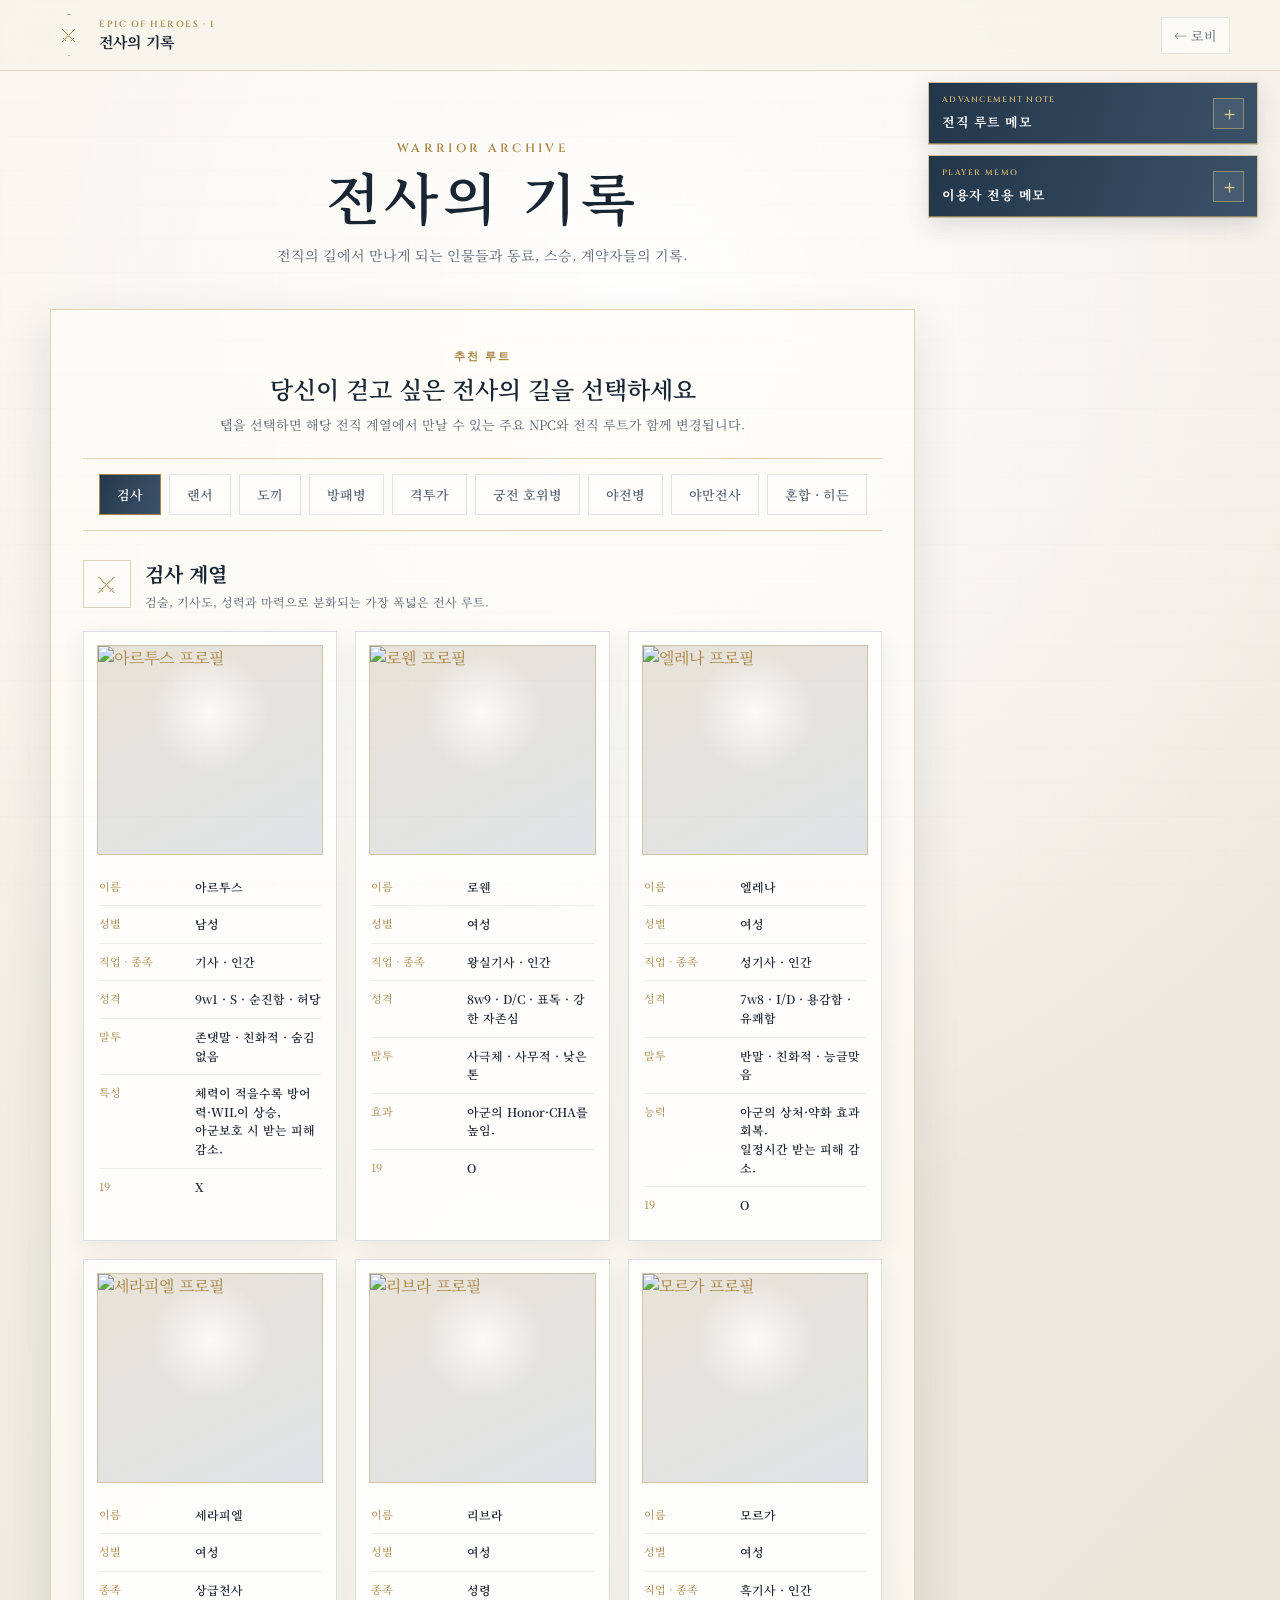
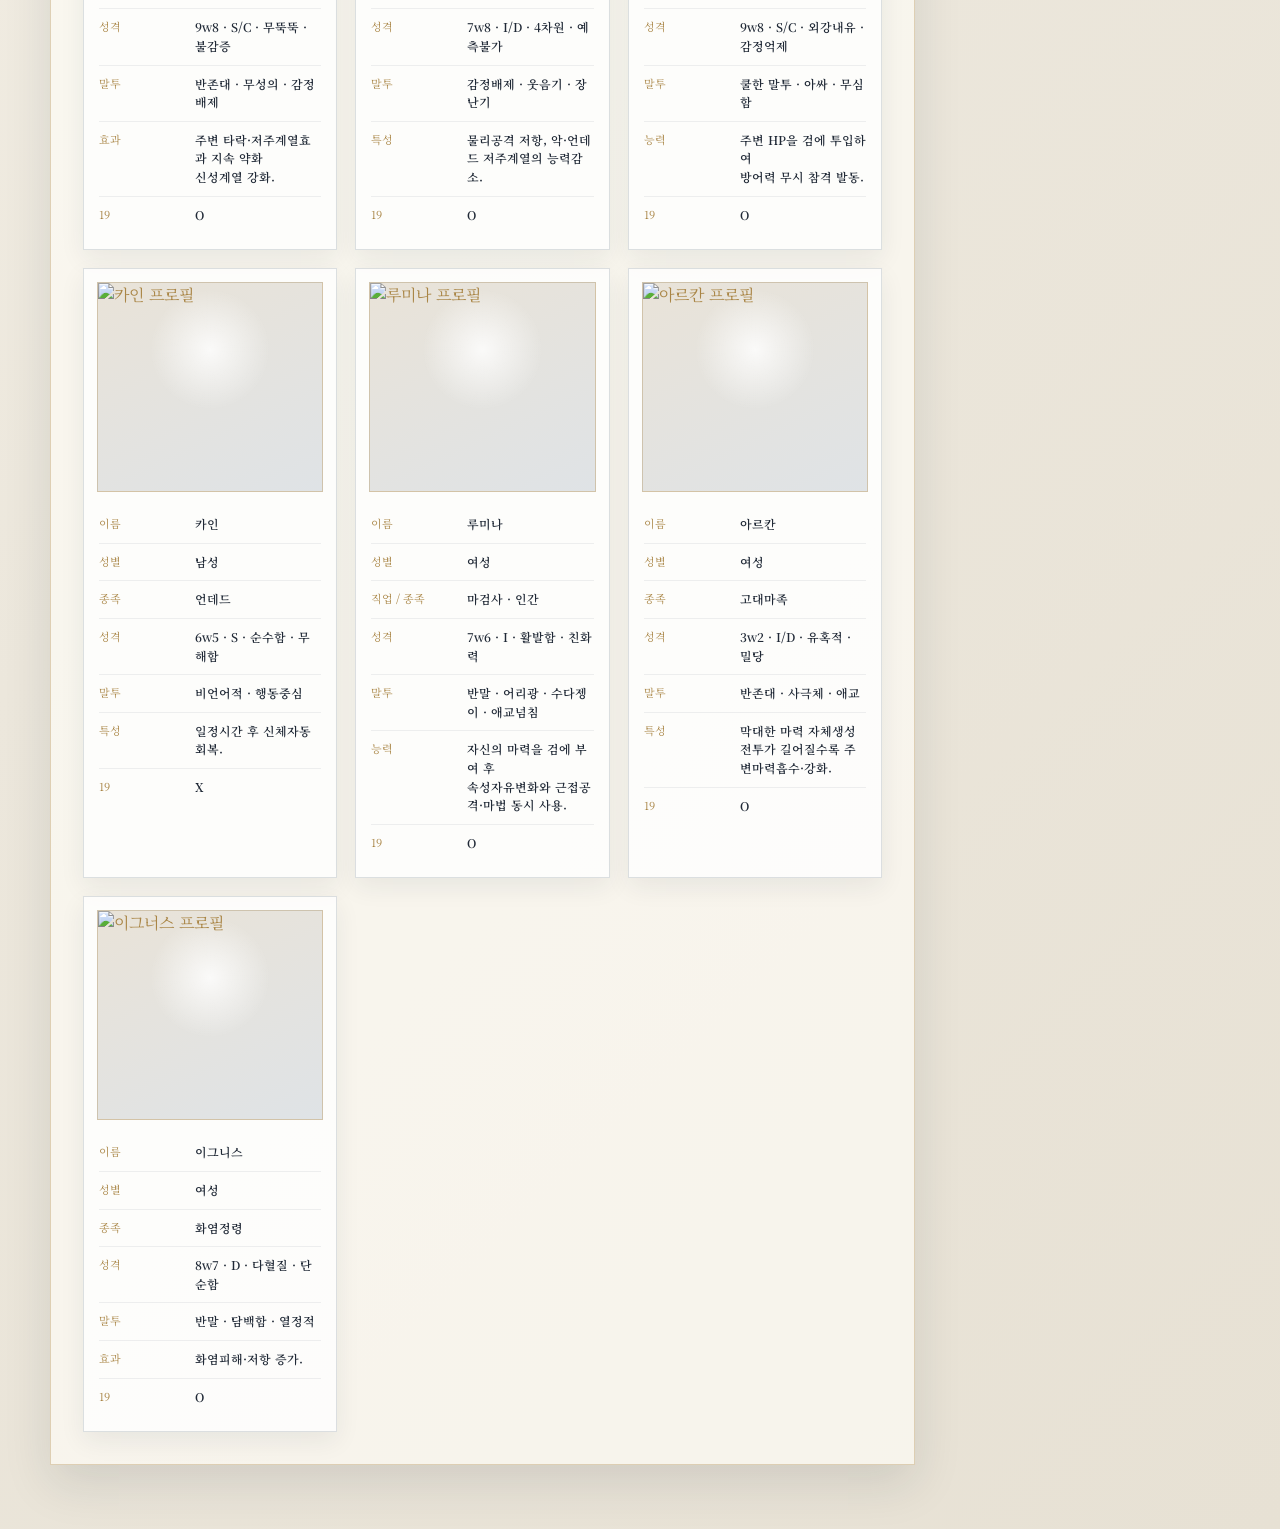
==== commit 7470ead9: "Update warrior-records.html" ====
--- a/warrior-records.html
+++ b/warrior-records.html
@@ -56,7 +56,6 @@
   <div class="tabs" role="tablist"><button class="tab-btn active" data-tab="sword">검사</button><button class="tab-btn" data-tab="lancer">랜서</button><button class="tab-btn" data-tab="axe">도끼</button><button class="tab-btn" data-tab="shield">방패병</button><button class="tab-btn" data-tab="fighter">격투가</button><button class="tab-btn" data-tab="guard">궁전 호위병</button><button class="tab-btn" data-tab="field">야전병</button><button class="tab-btn" data-tab="barbarian">야만전사</button><button class="tab-btn" data-tab="hybrid">혼합 · 히든</button></div>
   <div class="tab-content active" id="sword">
       <div class="route-intro"><span class="route-mark">⚔</span><div><h3>검사 계열</h3><p>검술, 기사도, 성력과 마력으로 분화되는 가장 폭넓은 전사 루트.</p></div></div>
-      <div class="npc-grid"><article class="npc-card">
       <div class="npc-grid"><article class="npc-card">
       <div class="portrait-slot">
     <img src="https://pub-ea583730072d437db7db3801624b8b65.r2.dev/%EC%95%84%EB%A5%B4%ED%88%AC%EC%8A%A4%20%ED%94%84%EB%A1%9C%ED%95%84.jpg" alt="아르투스 프로필">
--- a/style.css
+++ b/style.css
@@ -20,7 +20,6 @@
 .portrait-slot {
     overflow: hidden;
 }
-
 .portrait-slot img {
     width: 100%;
     height: 100%;
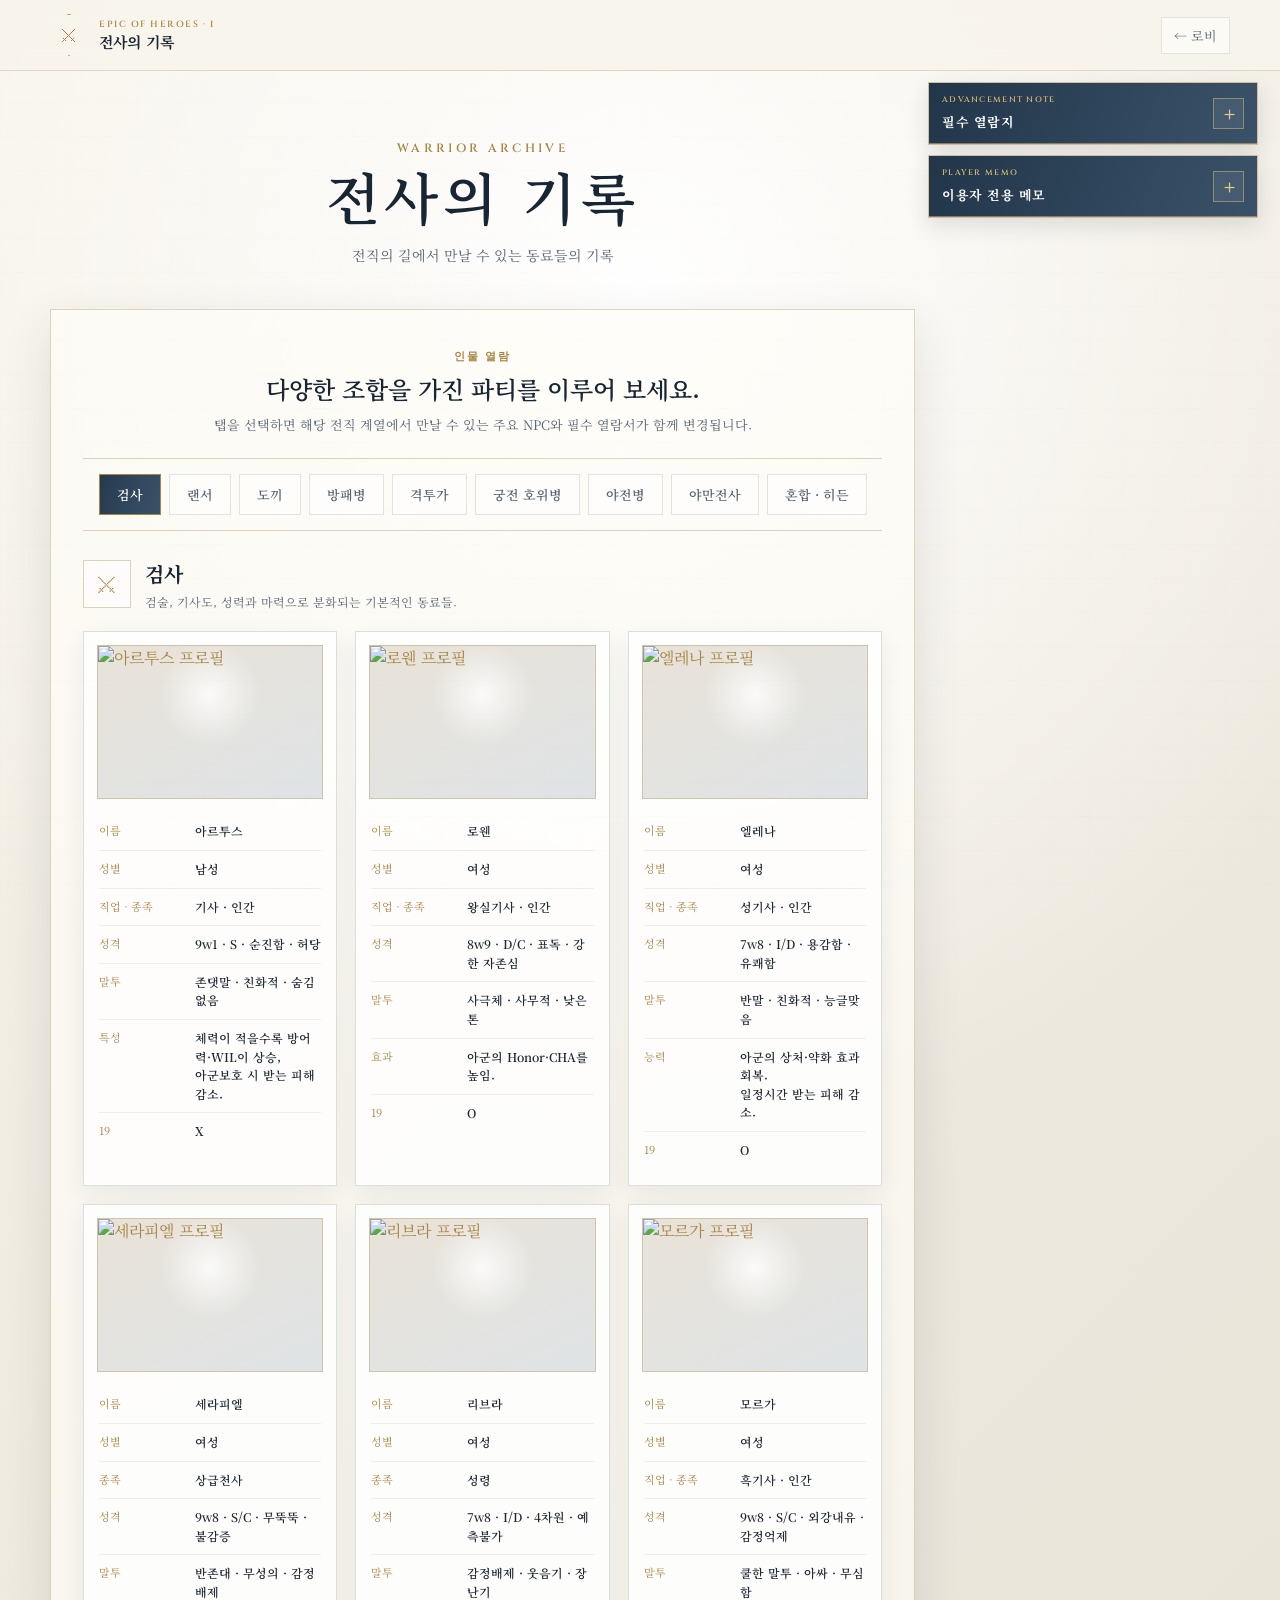
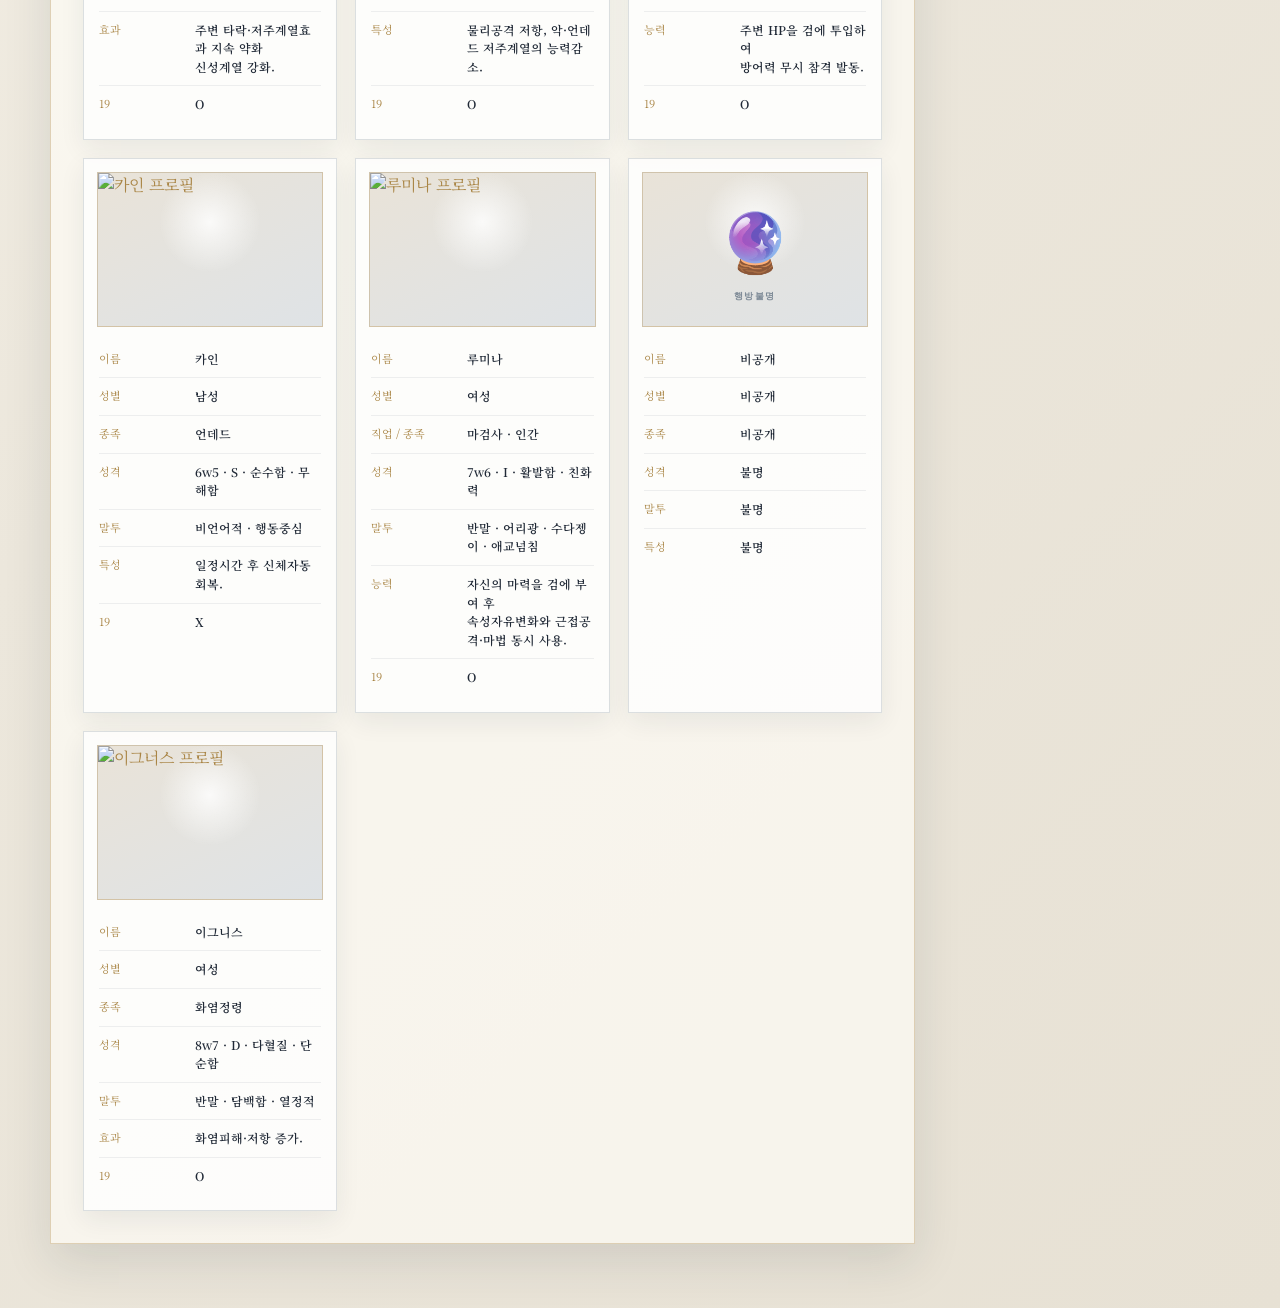
==== commit 74e50e57: "Update warrior-records.html" ====
--- a/warrior-records.html
+++ b/warrior-records.html
@@ -11,20 +11,35 @@
     <div class="floating-note-head">
       <div>
         <small>ADVANCEMENT NOTE</small>
-        <strong>전직 루트 메모</strong>
+        <strong>필수 열람지</strong>
       </div>
       <button class="note-collapse" data-target="routeNote" aria-label="전직 루트 메모 펼치기">＋</button>
     </div>
     <div class="floating-note-body">
       <div class="route-plain-note">
         <!-- 아래 텍스트를 원하는 전직 루트 내용으로 직접 수정하세요. -->
-        전직 루트 내용을 이곳에 작성하세요.
-
-        예시)
-        견습 전사 → 검사 → 검객 → 검호 → 검성
-
-        필요 스탯이나 특수 조건, NPC 조건 등
-        원하는 내용을 자유롭게 적어둘 수 있습니다.
+        플레이 전 참고하시면 좋은 요소.
+
+        ⪧ 스탯
+        STR (근력) / AGI (민첩) / DEX (기교)
+        VIT (체력) / END (지구력) / INT (지능)
+        WIS (지혜) / WIL (의지) / CHA (카리스마)
+        LUK (행운)(치명타 연계)
+
+        ⪧ 전투 성향
+        Honor (명예) / Rage (분노) / Cruelty (잔혹성)
+        Faith (신앙) / Instinct (야성) / Leadership (통솔력)
+        Adaptability (적응력) / Battle Sense (전투감각)
+
+        ⪧ 소환석
+        최대 3개를 보유하고 있으며, 총 3명의 인원을 조합하여 파티를 구성할 수 있습니다.
+        다양한 능력/특성/효과를 열람 후. 
+        하단 메모지에 원하시는 조합을 기록해놓으시면 도움이 되실 겁니다.
+
+        ⪧ 전직 계통 (계통별 필요 스탯은 깡통이 직접 지정 합니다.)
+        검사 / 랜서 / 도끼전사 / 
+        방패병 / 격투가 / 궁전호위병
+        야전병 / 야만전사 
       </div>
     </div>
   </aside>
@@ -50,12 +65,12 @@
 
 
 <main class="records-shell">
-<section class="records-hero"><p class="series">WARRIOR ARCHIVE</p><h1>전사의 기록</h1><p>전직의 길에서 만나게 되는 인물들과 동료, 스승, 계약자들의 기록.</p></section>
+<section class="records-hero"><p class="series">WARRIOR ARCHIVE</p><h1>전사의 기록</h1><p>전직의 길에서 만날 수 있는 동료들의 기록</p></section>
 <section class="route-panel">
-  <div class="route-heading"><span class="eyebrow">추천 루트</span><h2>당신이 걷고 싶은 전사의 길을 선택하세요</h2><p>탭을 선택하면 해당 전직 계열에서 만날 수 있는 주요 NPC와 전직 루트가 함께 변경됩니다.</p></div>
+  <div class="route-heading"><span class="eyebrow">인물 열람</span><h2>다양한 조합을 가진 파티를 이루어 보세요.</h2><p>탭을 선택하면 해당 전직 계열에서 만날 수 있는 주요 NPC와 필수 열람서가 함께 변경됩니다.</p></div>
   <div class="tabs" role="tablist"><button class="tab-btn active" data-tab="sword">검사</button><button class="tab-btn" data-tab="lancer">랜서</button><button class="tab-btn" data-tab="axe">도끼</button><button class="tab-btn" data-tab="shield">방패병</button><button class="tab-btn" data-tab="fighter">격투가</button><button class="tab-btn" data-tab="guard">궁전 호위병</button><button class="tab-btn" data-tab="field">야전병</button><button class="tab-btn" data-tab="barbarian">야만전사</button><button class="tab-btn" data-tab="hybrid">혼합 · 히든</button></div>
   <div class="tab-content active" id="sword">
-      <div class="route-intro"><span class="route-mark">⚔</span><div><h3>검사 계열</h3><p>검술, 기사도, 성력과 마력으로 분화되는 가장 폭넓은 전사 루트.</p></div></div>
+      <div class="route-intro"><span class="route-mark">⚔</span><div><h3>검사</h3><p>검술, 기사도, 성력과 마력으로 분화되는 기본적인 동료들.</p></div></div>
       <div class="npc-grid"><article class="npc-card">
       <div class="portrait-slot">
     <img src="https://pub-ea583730072d437db7db3801624b8b65.r2.dev/%EC%95%84%EB%A5%B4%ED%88%AC%EC%8A%A4%20%ED%94%84%EB%A1%9C%ED%95%84.jpg" alt="아르투스 프로필">
@@ -165,16 +180,14 @@
       </div>
     </article>
 <article class="npc-card">
-      <div class="portrait-slot"><img src="https://pub-ea583730072d437db7db3801624b8b65.r2.dev/%EC%95%84%EB%A5%B4%EC%B9%B8%20%ED%94%84%EB%A1%9C%ED%95%84.jpg" alt="아르칸 프로필">
-      </div>
-      <div class="npc-info">
-        <!-- 이름 --><div><span>이름</span><strong>아르칸</strong></div>
-        <!-- 성별 --><div><span>성별</span><strong>여성</strong></div>
-        <!-- 종족 --><div><span>종족</span><strong>고대마족</strong></div>
-        <!-- 성격 --><div><span>성격</span><strong>3w2 · I/D · 유혹적 · 밀당</strong></div>
-        <!-- 말투 --><div><span>말투</span><strong>반존대 · 사극체 · 애교</strong></div>
-        <!-- 고유 --><div><span>특성</span><strong>막대한 마력 자체생성 <br>전투가 길어질수록 주변마력흡수·강화.</strong></div>
-        <!-- 19 여부 --> <div><span>19</span><strong>O</strong></div>
+       <div class="portrait-slot"><span>🔮</span><small>행방불명</small></div>
+      <div class="npc-info">
+        <!-- 이름 --><div><span>이름</span><strong>비공개</strong></div>
+        <!-- 성별 --><div><span>성별</span><strong>비공개</strong></div>
+        <!-- 종족 --><div><span>종족</span><strong>비공개</strong></div>
+        <!-- 성격 --><div><span>성격</span><strong>불명</strong></div>
+        <!-- 말투 --><div><span>말투</span><strong>불명</strong></div>
+        <!-- 고유 --><div><span>특성</span><strong>불명</strong></div>
       </div>
     </article>
 <article class="npc-card">
@@ -191,7 +204,7 @@
       </div>
     </article></div>
     </div><div class="tab-content" id="lancer">
-      <div class="route-intro"><span class="route-mark">♞</span><div><h3>랜서 계열</h3><p>창술과 기마 전투, 드래곤과의 계약으로 이어지는 전직 루트.</p></div></div>
+      <div class="route-intro"><span class="route-mark">♞</span><div><h3>랜서 계열</h3><p>창술과 기마 전투, 드래곤과의 계약으로 이루어지는 동료들.</p></div></div>
       <div class="npc-grid"><article class="npc-card">
       <div class="portrait-slot"><img src="https://pub-ea583730072d437db7db3801624b8b65.r2.dev/%EB%B0%9C%ED%8A%B8%20%ED%94%84%EB%A1%9C%ED%95%84.jpg" alt="발트 프로필">
       </div>
@@ -258,57 +271,49 @@
       </div>
     </article>
 <article class="npc-card">
-      <div class="portrait-slot"><img src="https://pub-ea583730072d437db7db3801624b8b65.r2.dev/%EC%98%A4%EB%A5%B4%EC%B9%B4%20%ED%94%84%EB%A1%9C%ED%95%84.jpg" alt="오르카 프로필">
-      </div>
-      <div class="npc-info">
-        <!-- 이름 --><div><span>이름</span><strong>오르카</strong></div>
-        <!-- 성별 --><div><span>성별</span><strong>여성</strong></div>
-        <!-- 종족 --><div><span>종족</span><strong>오크</strong></div>
+      <div class="portrait-slot"><span>🪓</span><small>포획</small></div>
+      <div class="npc-info">
+        <!-- 이름 --><div><span>이름</span><strong>비공개</strong></div>
+        <!-- 성별 --><div><span>성별</span><strong>비공개</strong></div>
+        <!-- 종족 --><div><span>종족</span><strong>비공개</strong></div>
         <!-- 성격 --><div><span>성격</span><strong>8w7 · D · 당당함 · 외강내강</strong></div>
         <!-- 말투 --><div><span>말투</span><strong>반말 · 단답형 · 명령조 · 자유분방</strong></div>
         <!-- 고유 --><div><span>특성</span><strong>피해발생 시 STR·END 점진적 증가, <br>전투 종료 후 스트레스·성욕증가.</strong></div>
-        <!-- 19 여부 --> <div><span>19</span><strong>O</strong></div>
       </div>
     </article></div>
     </div><div class="tab-content" id="axe">
-      <div class="route-intro"><span class="route-mark">🪓</span><div><h3>도끼전사 계열</h3><p>분노, 생존력, 압도적인 근력을 중심으로 성장하는 전직 루트.</p></div></div>
-      <div class="npc-grid"><article class="npc-card">
-      <div class="portrait-slot"><img src="https://pub-ea583730072d437db7db3801624b8b65.r2.dev/%ED%8E%9C%EB%A6%AC%EB%A5%B4%20%ED%94%84%EB%A1%9C%ED%95%84.jpg" alt="펜리르 프로필">
-      </div>
-      <div class="npc-info">
-        <!-- 이름 --><div><span>이름</span><strong>펜리르</strong></div>
-        <!-- 성별 --><div><span>성별</span><strong>수컷</strong></div>
-        <!-- 직업 --><div><span>직업</span><strong>늑대왕</strong></div>
+      <div class="route-intro"><span class="route-mark">🪓</span><div><h3>도끼전사 계열</h3><p>분노, 생존력, 압도적인 근력을 중심으로 이루어진 동료들.</p></div></div>
+      <div class="npc-grid"><article class="npc-card">
+      <div class="portrait-slot"><span>🐺</span><small>행방불명</small></div>
+      <div class="npc-info">
+        <!-- 이름 --><div><span>이름</span><strong>비공개</strong></div>
+        <!-- 성별 --><div><span>성별</span><strong>비공개</strong></div>
+        <!-- 직업 --><div><span>직업</span><strong>비공개</strong></div>
         <!-- 성격 --><div><span>성격</span><strong>2w1 · S/C · 정중함 · 인정욕심</strong></div>
         <!-- 말투 --><div><span>말투</span><strong>사극체 · 반존대 · 당당함</strong></div>
         <!-- 고유 --><div><span>효과</span><strong>자신과 함께 싸우는 아군 공격력·이동속도 상승.</strong></div>
-        <!-- 19 여부 --> <div><span>19</span><strong>X</strong></div>
-      </div>
-    </article>
-<article class="npc-card">
-      <div class="portrait-slot"><img src="https://pub-ea583730072d437db7db3801624b8b65.r2.dev/%EA%B7%B8%EB%A3%B8%20%ED%94%84%EB%A1%9C%ED%95%84.jpg" alt="그룸 프로필">
-      </div>
-      <div class="npc-info">
-        <!-- 이름 --><div><span>이름</span><strong>그룸</strong></div>
-        <!-- 성별 --><div><span>성별</span><strong>여성</strong></div>
-        <!-- 종족 --><div><span>종족</span><strong>오우거</strong></div>
+      </div>
+    </article>
+<article class="npc-card">
+      <div class="portrait-slot"><span>👹</span><small>포획</small></div>
+      <div class="npc-info">
+        <!-- 이름 --><div><span>이름</span><strong>비공개</strong></div>
+        <!-- 성별 --><div><span>성별</span><strong>비공개</strong></div>
+        <!-- 종족 --><div><span>종족</span><strong>비공개</strong></div>
         <!-- 성격 --><div><span>성격</span><strong>8w7 · D · 건방짐 · 뻔뻔함</strong></div>
         <!-- 말투 --><div><span>말투</span><strong>단답형 · 명령조 · 반말</strong></div>
         <!-- 고유 --><div><span>특성</span><strong>대형무기의 페널티 적용 X <br>전투시작 시 일시적 아군 STR 증가.</strong></div>
-        <!-- 19 여부 --> <div><span>19</span><strong>O</strong></div>
-      </div>
-    </article>
-<article class="npc-card">
-      <div class="portrait-slot"><img src="https://pub-ea583730072d437db7db3801624b8b65.r2.dev/%EB%84%A4%EB%A9%94%EC%8B%9C%EC%8A%A4%20%ED%94%84%EB%A1%9C%ED%95%84.png" alt="네메시스 프로필">
-      </div>
-      <div class="npc-info">
-        <!-- 이름 --><div><span>이름</span><strong>네메시스</strong></div>
-        <!-- 성별 --><div><span>성별</span><strong>여</strong></div>
-        <!-- 종족 --><div><span>종족</span><strong>사신</strong></div>
-        <!-- 성격 --><div><span>성격</span><strong>2w3 · I/D · 감정적 · 짓궃음 </strong></div>
-        <!-- 말투 --><div><span>말투</span><strong>능청 · 존댓말 · 빠른말 · 수다쟁이</strong></div>
-        <!-- 고유 --><div><span>능력</span><strong>대상에게 죽음의 표식 부여 <br>표식이 부여 된 대상의 체력이 낮을수록 받는 피해량 증가.</strong></div>
-        <!-- 19 여부 --> <div><span>19</span><strong>X</strong></div>
+      </div>
+    </article>
+<article class="npc-card">
+      <div class="portrait-slot"><span>💀</span><small>행방불명</small></div>
+      <div class="npc-info">
+        <!-- 이름 --><div><span>이름</span><strong>비공개</strong></div>
+        <!-- 성별 --><div><span>성별</span><strong>비공개</strong></div>
+        <!-- 종족 --><div><span>종족</span><strong>비공개</strong></div>
+        <!-- 성격 --><div><span>성격</span><strong>불명</strong></div>
+        <!-- 말투 --><div><span>말투</span><strong>불명</strong></div>
+        <!-- 고유 --><div><span>능력</span><strong>불명</strong></div>
       </div>
     </article>
 <article class="npc-card">
@@ -325,7 +330,7 @@
       </div>
     </article></div>
     </div><div class="tab-content" id="shield">
-      <div class="route-intro"><span class="route-mark">🛡</span><div><h3>방패병 계열</h3><p>수호와 인내, 진형 유지에 특화된 방어형 전직 루트.</p></div></div>
+      <div class="route-intro"><span class="route-mark">🛡</span><div><h3>방패병 계열</h3><p>수호와 인내, 진형 유지에 특화된 방어형 동료.</p></div></div>
       <div class="npc-grid"><article class="npc-card">
       <div class="portrait-slot"><img src="https://pub-ea583730072d437db7db3801624b8b65.r2.dev/%EC%95%84%EC%9D%B4%EA%B8%B0%EC%8A%A4%20%ED%94%84%EB%A1%9C%ED%95%84.jpg" alt="아이기스 프로필">
       </div>
@@ -340,20 +345,18 @@
       </div>
     </article>
 <article class="npc-card">
-      <div class="portrait-slot"><img src="https://pub-ea583730072d437db7db3801624b8b65.r2.dev/%EB%B0%94%EC%8A%A4%ED%8B%B0%EC%98%A8%20%ED%94%84%EB%A1%9C%ED%95%84.jpg" alt="바스티온 프로필">
-      </div>
-      <div class="npc-info">
-        <!-- 이름 --><div><span>이름</span><strong>바스티온</strong></div>
-        <!-- 성별 --><div><span>성별</span><strong>여성</strong></div>
-        <!-- 직업 / 종족 --><div><span>직업 / 종족</span><strong>요새기사 · 인간</strong></div>
+      <div class="portrait-slot"><span>🗿</span><small>포획</small></div>
+      <div class="npc-info">
+        <!-- 이름 --><div><span>이름</span><strong>비공개</strong></div>
+        <!-- 성별 --><div><span>성별</span><strong>비공개</strong></div>
+        <!-- 직업 / 종족 --><div><span>직업 / 종족</span><strong>비공개</strong></div>
         <!-- 성격 --><div><span>성격</span><strong>6w5 · S/C · 순종적 · 부끄럼타는</strong></div>
         <!-- 말투 --><div><span>말투</span><strong>적은 말수 · 단답형 · 행동위주</strong></div>
         <!-- 고유 --><div><span>특성</span><strong>움직임을 멈춘 동안 방어력 지속 증가<br>일정시간 후 최대치도달.</strong></div>
-        <!-- 19 여부 --> <div><span>19</span><strong>O</strong></div>
       </div>
     </article></div>
     </div><div class="tab-content" id="fighter">
-      <div class="route-intro"><span class="route-mark">✊</span><div><h3>격투가 계열</h3><p>육체 단련과 전투 감각, 기의 운용을 중심으로 성장하는 전직 루트.</p></div></div>
+      <div class="route-intro"><span class="route-mark">✊</span><div><h3>격투가 계열</h3><p>육체 단련과 전투 감각, 기의 운용을 중심으로 전투하는 동료.</p></div></div>
       <div class="npc-grid"><article class="npc-card">
       <div class="portrait-slot"><img src="https://pub-ea583730072d437db7db3801624b8b65.r2.dev/%EC%B2%AD%EB%A3%A1%20%ED%94%84%EB%A1%9C%ED%95%84.jpg" alt="청룡 프로필">
       </div>
@@ -368,20 +371,18 @@
       </div>
     </article>
 <article class="npc-card">
-      <div class="portrait-slot"><img src="https://pub-ea583730072d437db7db3801624b8b65.r2.dev/%EB%B0%B1%ED%98%B8%20%ED%94%84%EB%A1%9C%ED%95%84.jpg" alt="백호 프로필">
-      </div>
-      <div class="npc-info">
-        <!-- 이름 --><div><span>이름</span><strong>백호</strong></div>
-        <!-- 성별 --><div><span>성별</span><strong>남성</strong></div>
-        <!-- 종족 --><div><span>종족</span><strong>영수 靈獸</strong></div>
-        <!-- 성격 --><div><span>성격</span><strong>5w6 · C · 나긋나긋 · 무시함</strong></div>
-        <!-- 말투 --><div><span>말투</span><strong>사극체 · 은둔고수 · 존댓말</strong></div>
-        <!-- 고유 --><div><span>특성</span><strong>전투 돌입 시 STR·AGI 증가, 공포효과 면역획득.</strong></div>
-        <!-- 19 여부 --> <div><span>19</span><strong>X</strong></div>
+            <div class="portrait-slot"><span>🐯</span><small>행방불명</small></div>
+      <div class="npc-info">
+        <!-- 이름 --><div><span>이름</span><strong>비공개</strong></div>
+        <!-- 성별 --><div><span>성별</span><strong>비공개</strong></div>
+        <!-- 종족 --><div><span>종족</span><strong>비공개</strong></div>
+        <!-- 성격 --><div><span>성격</span><strong>불명</strong></div>
+        <!-- 말투 --><div><span>말투</span><strong>불명</strong></div>
+        <!-- 고유 --><div><span>특성</span><strong>불명</strong></div>
       </div>
     </article></div>
     </div><div class="tab-content" id="guard">
-      <div class="route-intro"><span class="route-mark">♛</span><div><h3>궁전 호위병 계열</h3><p>왕실과 제국을 수호하며 명예와 통솔력을 쌓아가는 전직 루트.</p></div></div>
+      <div class="route-intro"><span class="route-mark">♛</span><div><h3>궁전 호위병 계열</h3><p>왕실과 제국을 수호하며 명예와 통솔력을 쌓아가는 동료들.</p></div></div>
       <div class="npc-grid"><article class="npc-card">
       <div class="portrait-slot"><img src="https://pub-ea583730072d437db7db3801624b8b65.r2.dev/%EB%A0%88%EC%98%A4%EB%82%98%EB%A5%B4%20%ED%94%84%EB%A1%9C%ED%95%84.jpg" alt="레오나르 프로필">
       </div>
@@ -409,20 +410,18 @@
       </div>
     </article>
 <article class="npc-card">
-      <div class="portrait-slot"><img src="https://pub-ea583730072d437db7db3801624b8b65.r2.dev/%EC%8B%A4%EB%B9%84%EC%95%84%20%ED%94%84%EB%A1%9C%ED%95%84.jpg" alt="실비아 프로필">
-      </div>
-      <div class="npc-info">
-        <!-- 이름 --><div><span>이름</span><strong>실비아</strong></div>
-        <!-- 성별 --><div><span>성별</span><strong>여성</strong></div>
-        <!-- 종족 --><div><span>종족</span><strong>다크엘프</strong></div>
-        <!-- 성격 --><div><span>성격</span><strong>2w3 · I/S · 얀데레 · 어리숙</strong></div>
-        <!-- 말투 --><div><span>말투</span><strong>격식체 · 빠른 말 · 존댓말</strong></div>
-        <!-- 고유 --><div><span>특성</span><strong>시야제한 환경에서 생명체 움직임 감지 <br>숲 지형에서 DEX·AGI 보정.</strong></div>
-        <!-- 19 여부 --> <div><span>19</span><strong>O</strong></div>
+       <div class="portrait-slot"><span>🌿</span><small>행방불명E</small></div>
+      <div class="npc-info">
+        <!-- 이름 --><div><span>이름</span><strong>비공개</strong></div>
+        <!-- 성별 --><div><span>성별</span><strong>비공개</strong></div>
+        <!-- 종족 --><div><span>종족</span><strong>비공개</strong></div>
+        <!-- 성격 --><div><span>성격</span><strong>불명</strong></div>
+        <!-- 말투 --><div><span>말투</span><strong>불명</strong></div>
+        <!-- 고유 --><div><span>특성</span><strong>불명</strong></div>
       </div>
     </article></div>
     </div><div class="tab-content" id="field">
-      <div class="route-intro"><span class="route-mark">🏕</span><div><h3>야전병 계열</h3><p>실전 경험과 적응력, 전술 지휘를 통해 성장하는 현실적인 전투 루트.</p></div></div>
+      <div class="route-intro"><span class="route-mark">🏕</span><div><h3>야전병 계열</h3><p>실전 경험과 적응력, 전술 지휘를 통해 성장하는 현실적인 동료들.</p></div></div>
       <div class="npc-grid"><article class="npc-card">
       <div class="portrait-slot"><img src="https://pub-ea583730072d437db7db3801624b8b65.r2.dev/%EA%B0%80%EB%A0%8C%20%ED%94%84%EB%A1%9C%ED%95%84.jpg" alt="가렌 프로필">
       </div>
@@ -437,16 +436,14 @@
       </div>
     </article>
 <article class="npc-card">
-      <div class="portrait-slot"><img src="https://pub-ea583730072d437db7db3801624b8b65.r2.dev/%EC%89%90%EB%8F%84%EC%9A%B0%20%ED%94%84%EB%A1%9C%ED%95%84.jpg" alt="쉐도우 프로필">
-      </div>
-      <div class="npc-info">
-        <!-- 이름 --><div><span>이름</span><strong>쉐도우</strong></div>
-        <!-- 성별 --><div><span>성별</span><strong>남성</strong></div>
-        <!-- 직업 / 종족 --><div><span>직업 / 종족</span><strong>레인저 / 인간</strong></div>
-        <!-- 성격 --><div><span>성격</span><strong>7w8 · I/D · 수상함 · 능청 </strong></div>
-        <!-- 말투 --><div><span>말투</span><strong>능글 · 밀당 · 돌려말함</strong></div>
-        <!-- 고유 --><div><span>능력</span><strong>상대의 추적·탐지력 감소부여</strong></div>
-        <!-- 19 여부 --> <div><span>19</span><strong>X</strong></div>
+      <div class="portrait-slot"><span>🐺</span><small>행방불명</small></div>
+      <div class="npc-info">
+        <!-- 이름 --><div><span>이름</span><strong>비공개</strong></div>
+        <!-- 성별 --><div><span>성별</span><strong>비공개</strong></div>
+        <!-- 직업 / 종족 --><div><span>직업 / 종족</span><strong>비공개</strong></div>
+        <!-- 성격 --><div><span>성격</span><strong>불명</strong></div>
+        <!-- 말투 --><div><span>말투</span><strong>불명</strong></div>
+        <!-- 고유 --><div><span>능력</span><strong>불명</strong></div>
       </div>
     </article>
 <article class="npc-card">
@@ -476,7 +473,7 @@
       </div>
     </article></div>
     </div><div class="tab-content" id="barbarian">
-      <div class="route-intro"><span class="route-mark">🐾</span><div><h3>야만전사 계열</h3><p>야성, 부족 문화, 토템과 정령의 힘을 받아들이는 전직 루트.</p></div></div>
+      <div class="route-intro"><span class="route-mark">🐾</span><div><h3>야만전사 계열</h3><p>야성, 부족 문화, 토템과 정령의 힘으로 싸우는 동료.</p></div></div>
       <div class="npc-grid"><article class="npc-card">
       <div class="portrait-slot"><img src="https://pub-ea583730072d437db7db3801624b8b65.r2.dev/%EB%B8%8C%EB%9D%BD%20%ED%94%84%EB%A1%9C%ED%95%84.jpg" alt="브락 프로필">
       </div>
@@ -491,7 +488,7 @@
       </div>
     </article>
 <article class="npc-card">
-      <div class="portrait-slot"><span>🐺</span><small>PROFILE IMAGE</small></div>
+      <div class="portrait-slot"><span>🐺</span><small>도주</small></div>
       <div class="npc-info">
         <!-- 이름 --><div><span>이름</span><strong>토르가</strong></div>
         <!-- 성별 --><div><span>성별</span><strong>수컷</strong></div>
@@ -503,8 +500,7 @@
       </div>
     </article>
 <article class="npc-card">
-      <div class="portrait-slot"><img src="https://pub-ea583730072d437db7db3801624b8b65.r2.dev/%EC%9A%B0%EB%A3%A8%20%ED%94%84%EB%A1%9C%ED%95%84.jpg" alt="우루 프로필">
-      </div>
+      <div class="portrait-slot"><span>🌳</span><small>도주</small></div>
       <div class="npc-info">
         <!-- 이름 --><div><span>이름</span><strong>우루</strong></div>
         <!-- 성별 --><div><span>성별</span><strong>여성</strong></div>
@@ -516,8 +512,7 @@
       </div>
     </article>
 <article class="npc-card">
-      <div class="portrait-slot"><img src="https://pub-ea583730072d437db7db3801624b8b65.r2.dev/%EC%95%84%EB%82%98%ED%82%A4%20%ED%94%84%EB%A1%9C%ED%95%84.jpg" alt="아나키 프로필">
-      </div>
+      <div class="portrait-slot"><span>🌿</span><small>포획 실패E</small></div>
       <div class="npc-info">
         <!-- 이름 --><div><span>이름</span><strong>아나키</strong></div>
         <!-- 성별 --><div><span>성별</span><strong>여성</strong></div>
@@ -542,10 +537,9 @@
       </div>
     </article></div>
     </div><div class="tab-content" id="hybrid">
-      <div class="route-intro"><span class="route-mark">✦</span><div><h3>혼합 · 히든 계열</h3><p>둘 이상의 전직 계통, 특수 계약 혹은 영웅 계승으로만 만날 수 있는 희귀 인물들.</p></div></div>
-      <div class="npc-grid"><article class="npc-card">
-      <div class="portrait-slot"><img src="https://pub-ea583730072d437db7db3801624b8b65.r2.dev/%EC%9A%B0%EB%A6%AC%EC%97%98%20%ED%94%84%EB%A1%9C%ED%95%84.jpg" alt="우리엘 프로필">
-      </div>
+      <div class="route-intro"><span class="route-mark">✦</span><div><h3>혼합 · 히든 계열</h3><p>둘 이상의 전직 계통, 특수 계약 혹은 영웅 계승으로만 만날 수 있는 희귀한 동료들.</p></div></div>
+      <div class="npc-grid"><article class="npc-card">
+     <div class="portrait-slot"><span>👼</span><small>포획 실패</small></div>
       <div class="npc-info">
         <!-- 이름 --><div><span>이름</span><strong>우리엘</strong></div>
         <!-- 성별 --><div><span>성별</span><strong>여성</strong></div>
@@ -557,8 +551,7 @@
       </div>
     </article>
 <article class="npc-card">
-      <div class="portrait-slot"><img src="https://pub-ea583730072d437db7db3801624b8b65.r2.dev/%EC%95%84%EC%9A%B0%EB%A0%90%EB%A6%AC%EC%98%A8%20%ED%94%84%EB%A1%9C%ED%95%84.jpg" alt="아우렐리온 프로필">
-      </div>
+       <div class="portrait-slot"><span>🐉</span><small>포획 실패</small></div>
       <div class="npc-info">
         <!-- 이름 --><div><span>이름</span><strong>아우렐리온</strong></div>
         <!-- 성별 --><div><span>성별</span><strong>여성</strong></div>
@@ -583,15 +576,14 @@
       </div>
     </article>
 <article class="npc-card">
-      <div class="portrait-slot"><img src="https://pub-ea583730072d437db7db3801624b8b65.r2.dev/%EB%B2%A8%EB%A6%AC%EC%95%8C%20%ED%94%84%EB%A1%9C%ED%95%84.jpg" alt="벨리알 프로필">
-      </div>
-      <div class="npc-info">
-        <!-- 이름 --><div><span>이름</span><strong>벨리알</strong></div>
-        <!-- 성별 --><div><span>성별</span><strong>여성</strong></div>
-        <!-- 종족 --><div><span>종족</span><strong>악마</strong></div>
-        <!-- 성격 --><div><span>성격</span><strong>4w5 · C/D · 경멸 · 표독</strong></div>
-        <!-- 말투 --><div><span>말투</span><strong>사극체 · 교양있는 · 빈정</strong></div>
-        <!-- 고유 --><div><span>능력</span><strong>대상이 원하는 스탯 일시적 강화.</strong></div>
+      <div class="portrait-slot"><span>😈</span><small>행방불명E</small></div>
+      <div class="npc-info">
+        <!-- 이름 --><div><span>이름</span><strong>비공개</strong></div>
+        <!-- 성별 --><div><span>성별</span><strong>비공개</strong></div>
+        <!-- 종족 --><div><span>종족</span><strong>비공개</strong></div>
+        <!-- 성격 --><div><span>성격</span><strong>불명</strong></div>
+        <!-- 말투 --><div><span>말투</span><strong>불명</strong></div>
+        <!-- 고유 --><div><span>능력</span><strong>불명</strong></div>
         <!-- 19 여부 --> <div><span>19</span><strong>O</strong></div>
       </div>
     </article>
@@ -609,11 +601,10 @@
       </div>
     </article>
 <article class="npc-card">
-      <div class="portrait-slot"><img src="https://pub-ea583730072d437db7db3801624b8b65.r2.dev/%EB%A9%94%ED%83%80%ED%8A%B8%EB%A1%A0%20%ED%94%84%EB%A1%9C%ED%95%84.jpg" alt="메타트론 프로필">
-      </div>
+      <div class="portrait-slot"><span>👹</span><small>도주</small></div>
       <div class="npc-info">
         <!-- 이름 --><div><span>이름</span><strong>메타트론</strong></div>
-        <!-- 성별 --><div><span>성별</span><strong>여성</strong></div>
+        <!-- 성별 --><div><span>성별</span><strong>불명</strong></div>
         <!-- 종족 --><div><span>종족</span><strong>천사</strong></div>
         <!-- 성격 --><div><span>성격</span><strong>6w7 · I/S · 의존적 · 수다쟁이</strong></div>
         <!-- 말투 --><div><span>말투</span><strong>반말 · 담백함 · 돌직구</strong></div>
@@ -635,7 +626,7 @@
       </div>
     </article>
 <article class="npc-card">
-      <div class="portrait-slot"><span>🐕</span><small>PROFILE IMAGE</small></div>
+      <div class="portrait-slot"><span>🐕</span><small>파악 중</small></div>
       <div class="npc-info">
         <!-- 주석: 이름 --><div><span>이름</span><strong>공란</strong></div>
         <!-- 주석: 성별 --><div><span>성별</span><strong>불명</strong></div>
@@ -645,7 +636,7 @@
       </div>
     </article>
 <article class="npc-card">
-      <div class="portrait-slot"><span>🗿</span><small>PROFILE IMAGE</small></div>
+      <div class="portrait-slot"><span>🗿</span><small>파악 중</small></div>
       <div class="npc-info">
         <!-- 주석: 이름 --><div><span>이름</span><strong>공란</strong></div>
         <!-- 주석: 성별 --><div><span>성별</span><strong>불명</strong></div>
@@ -655,7 +646,7 @@
       </div>
     </article>
 <article class="npc-card">
-      <div class="portrait-slot"><span>⚒️</span><small>PROFILE IMAGE</small></div>
+      <div class="portrait-slot"><span>⚒️</span><small>파악 중</small></div>
       <div class="npc-info">
         <!-- 주석: 이름 --><div><span>이름</span><strong>공란</strong></div>
         <!-- 주석: 성별 --><div><span>성별</span><strong>불명</strong></div>
@@ -678,7 +669,7 @@
       </div>
     </article>
 <article class="npc-card">
-      <div class="portrait-slot"><span>🩸</span><small>PROFILE IMAGE</small></div>
+      <div class="portrait-slot"><span>🩸</span><small>파악 중</small></div>
       <div class="npc-info">
         <!-- 주석: 이름 --><div><span>이름</span><strong>공란</strong></div>
         <!-- 주석: 성별 --><div><span>성별</span><strong>불명</strong></div>
@@ -688,7 +679,7 @@
       </div>
     </article>
 <article class="npc-card">
-      <div class="portrait-slot"><span>🐲</span><small>PROFILE IMAGE</small></div>
+      <div class="portrait-slot"><span>🐲</span><small>파악 중</small></div>
       <div class="npc-info">
         <!-- 주석: 이름 --><div><span>이름</span><strong>공란</strong></div>
         <!-- 주석: 성별 --><div><span>성별</span><strong>불명</strong></div>
@@ -698,7 +689,7 @@
       </div>
     </article>
 <article class="npc-card">
-      <div class="portrait-slot"><span>☄️</span><small>PROFILE IMAGE</small></div>
+      <div class="portrait-slot"><span>☄️</span><small>파악 중</small></div>
       <div class="npc-info">
         <!-- 주석: 이름 --><div><span>이름</span><strong>공란</strong></div>
         <!-- 주석: 성별 --><div><span>성별</span><strong>불명</strong></div>
@@ -708,7 +699,7 @@
       </div>
     </article>
 <article class="npc-card">
-      <div class="portrait-slot"><span>✦</span><small>PROFILE IMAGE</small></div>
+      <div class="portrait-slot"><span>✦</span><small>파악 중</small></div>
       <div class="npc-info">
         <!-- 주석: 이름 --><div><span>이름</span><strong>공란</strong></div>
         <!-- 주석: 성별 --><div><span>성별</span><strong>불명</strong></div>
--- a/style.css
+++ b/style.css
@@ -18,8 +18,11 @@
   border-bottom:1px solid rgba(212,182,110,.55);
 }
 .portrait-slot {
+    height: auto;
+    aspect-ratio: 1216 / 832;
     overflow: hidden;
 }
+
 .portrait-slot img {
     width: 100%;
     height: 100%;
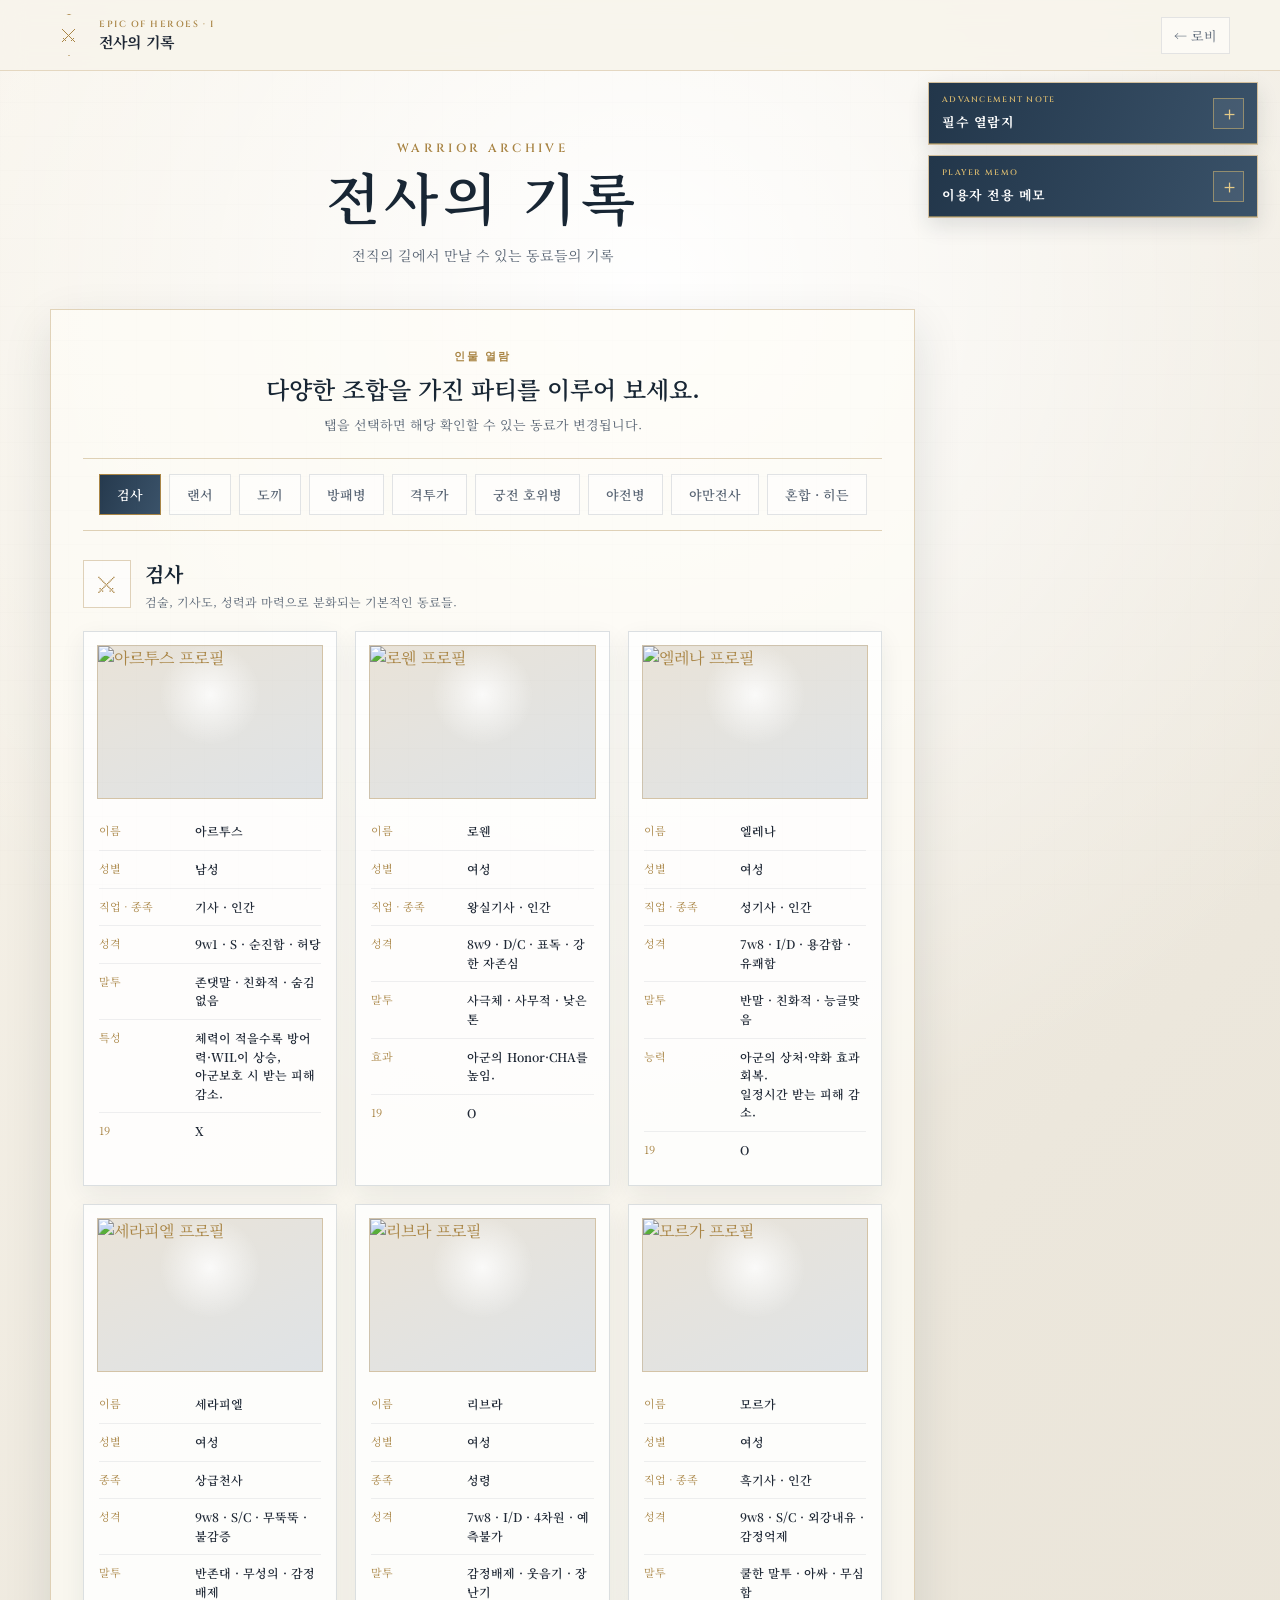
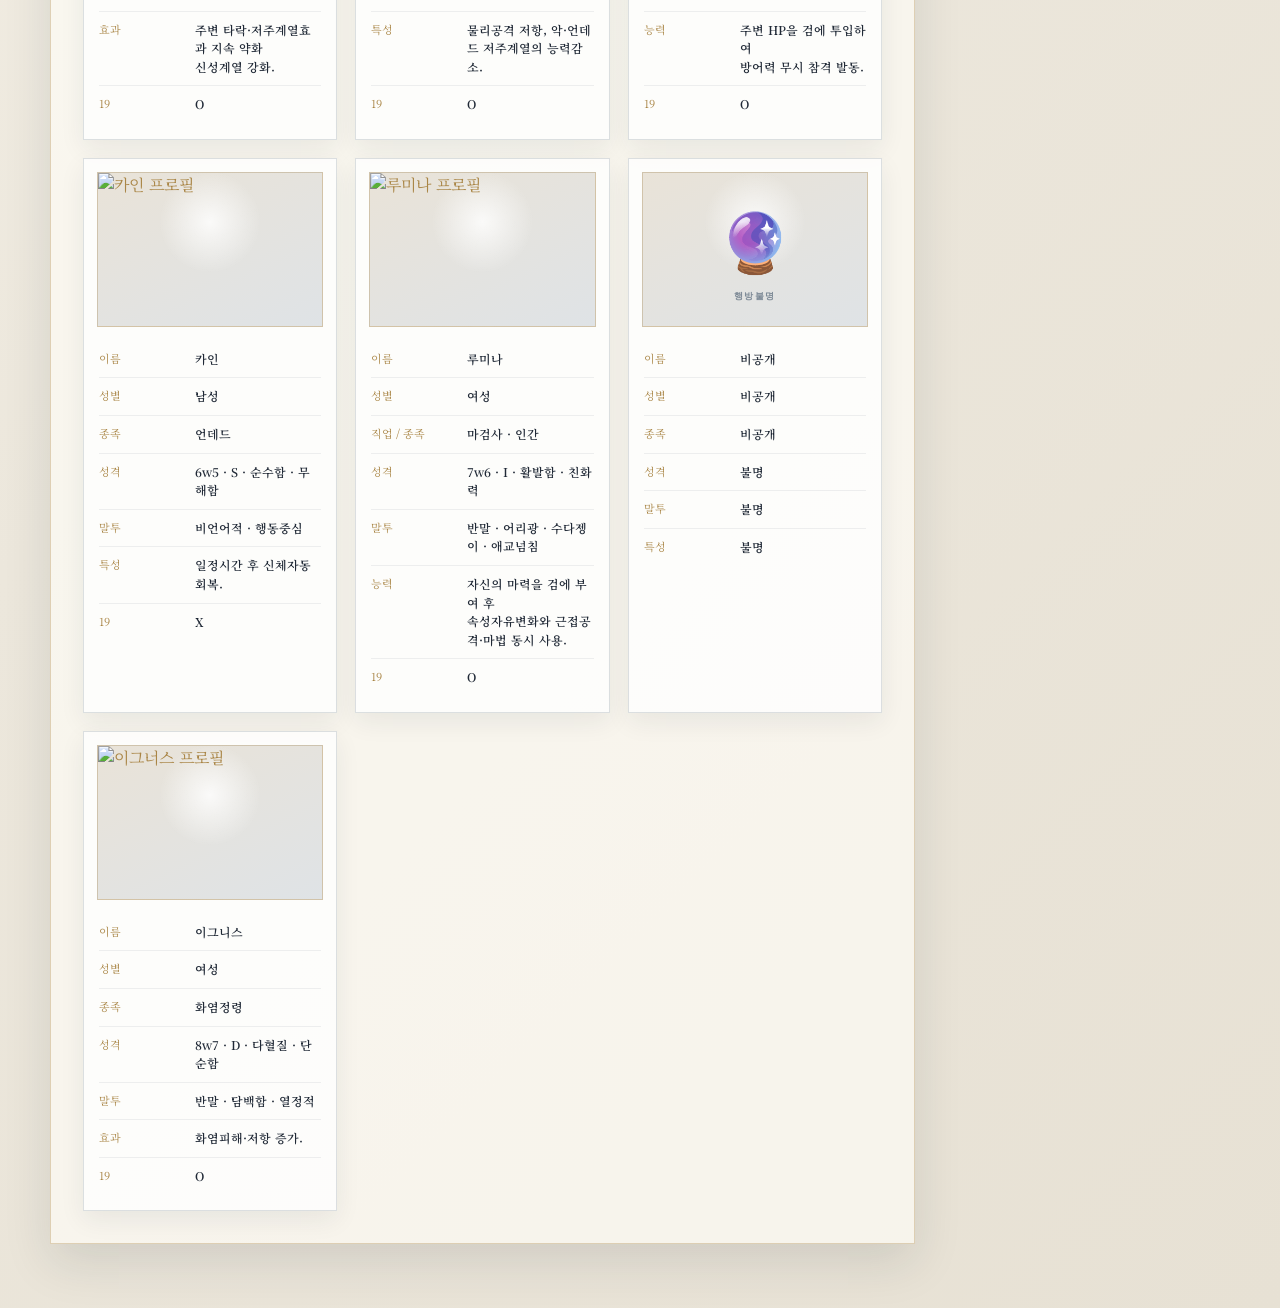
==== commit 2be144c4: "Update warrior-records.html" ====
--- a/warrior-records.html
+++ b/warrior-records.html
@@ -67,7 +67,7 @@
 <main class="records-shell">
 <section class="records-hero"><p class="series">WARRIOR ARCHIVE</p><h1>전사의 기록</h1><p>전직의 길에서 만날 수 있는 동료들의 기록</p></section>
 <section class="route-panel">
-  <div class="route-heading"><span class="eyebrow">인물 열람</span><h2>다양한 조합을 가진 파티를 이루어 보세요.</h2><p>탭을 선택하면 해당 전직 계열에서 만날 수 있는 주요 NPC와 필수 열람서가 함께 변경됩니다.</p></div>
+  <div class="route-heading"><span class="eyebrow">인물 열람</span><h2>다양한 조합을 가진 파티를 이루어 보세요.</h2><p>탭을 선택하면 해당 확인할 수 있는 동료가 변경됩니다.</p></div>
   <div class="tabs" role="tablist"><button class="tab-btn active" data-tab="sword">검사</button><button class="tab-btn" data-tab="lancer">랜서</button><button class="tab-btn" data-tab="axe">도끼</button><button class="tab-btn" data-tab="shield">방패병</button><button class="tab-btn" data-tab="fighter">격투가</button><button class="tab-btn" data-tab="guard">궁전 호위병</button><button class="tab-btn" data-tab="field">야전병</button><button class="tab-btn" data-tab="barbarian">야만전사</button><button class="tab-btn" data-tab="hybrid">혼합 · 히든</button></div>
   <div class="tab-content active" id="sword">
       <div class="route-intro"><span class="route-mark">⚔</span><div><h3>검사</h3><p>검술, 기사도, 성력과 마력으로 분화되는 기본적인 동료들.</p></div></div>
@@ -410,7 +410,7 @@
       </div>
     </article>
 <article class="npc-card">
-       <div class="portrait-slot"><span>🌿</span><small>행방불명E</small></div>
+       <div class="portrait-slot"><span>🌿</span><small>행방불명</small></div>
       <div class="npc-info">
         <!-- 이름 --><div><span>이름</span><strong>비공개</strong></div>
         <!-- 성별 --><div><span>성별</span><strong>비공개</strong></div>
@@ -512,7 +512,7 @@
       </div>
     </article>
 <article class="npc-card">
-      <div class="portrait-slot"><span>🌿</span><small>포획 실패E</small></div>
+      <div class="portrait-slot"><span>🌿</span><small>포획 실패</small></div>
       <div class="npc-info">
         <!-- 이름 --><div><span>이름</span><strong>아나키</strong></div>
         <!-- 성별 --><div><span>성별</span><strong>여성</strong></div>
@@ -576,7 +576,7 @@
       </div>
     </article>
 <article class="npc-card">
-      <div class="portrait-slot"><span>😈</span><small>행방불명E</small></div>
+      <div class="portrait-slot"><span>😈</span><small>행방불명</small></div>
       <div class="npc-info">
         <!-- 이름 --><div><span>이름</span><strong>비공개</strong></div>
         <!-- 성별 --><div><span>성별</span><strong>비공개</strong></div>
@@ -584,7 +584,6 @@
         <!-- 성격 --><div><span>성격</span><strong>불명</strong></div>
         <!-- 말투 --><div><span>말투</span><strong>불명</strong></div>
         <!-- 고유 --><div><span>능력</span><strong>불명</strong></div>
-        <!-- 19 여부 --> <div><span>19</span><strong>O</strong></div>
       </div>
     </article>
 <article class="npc-card">
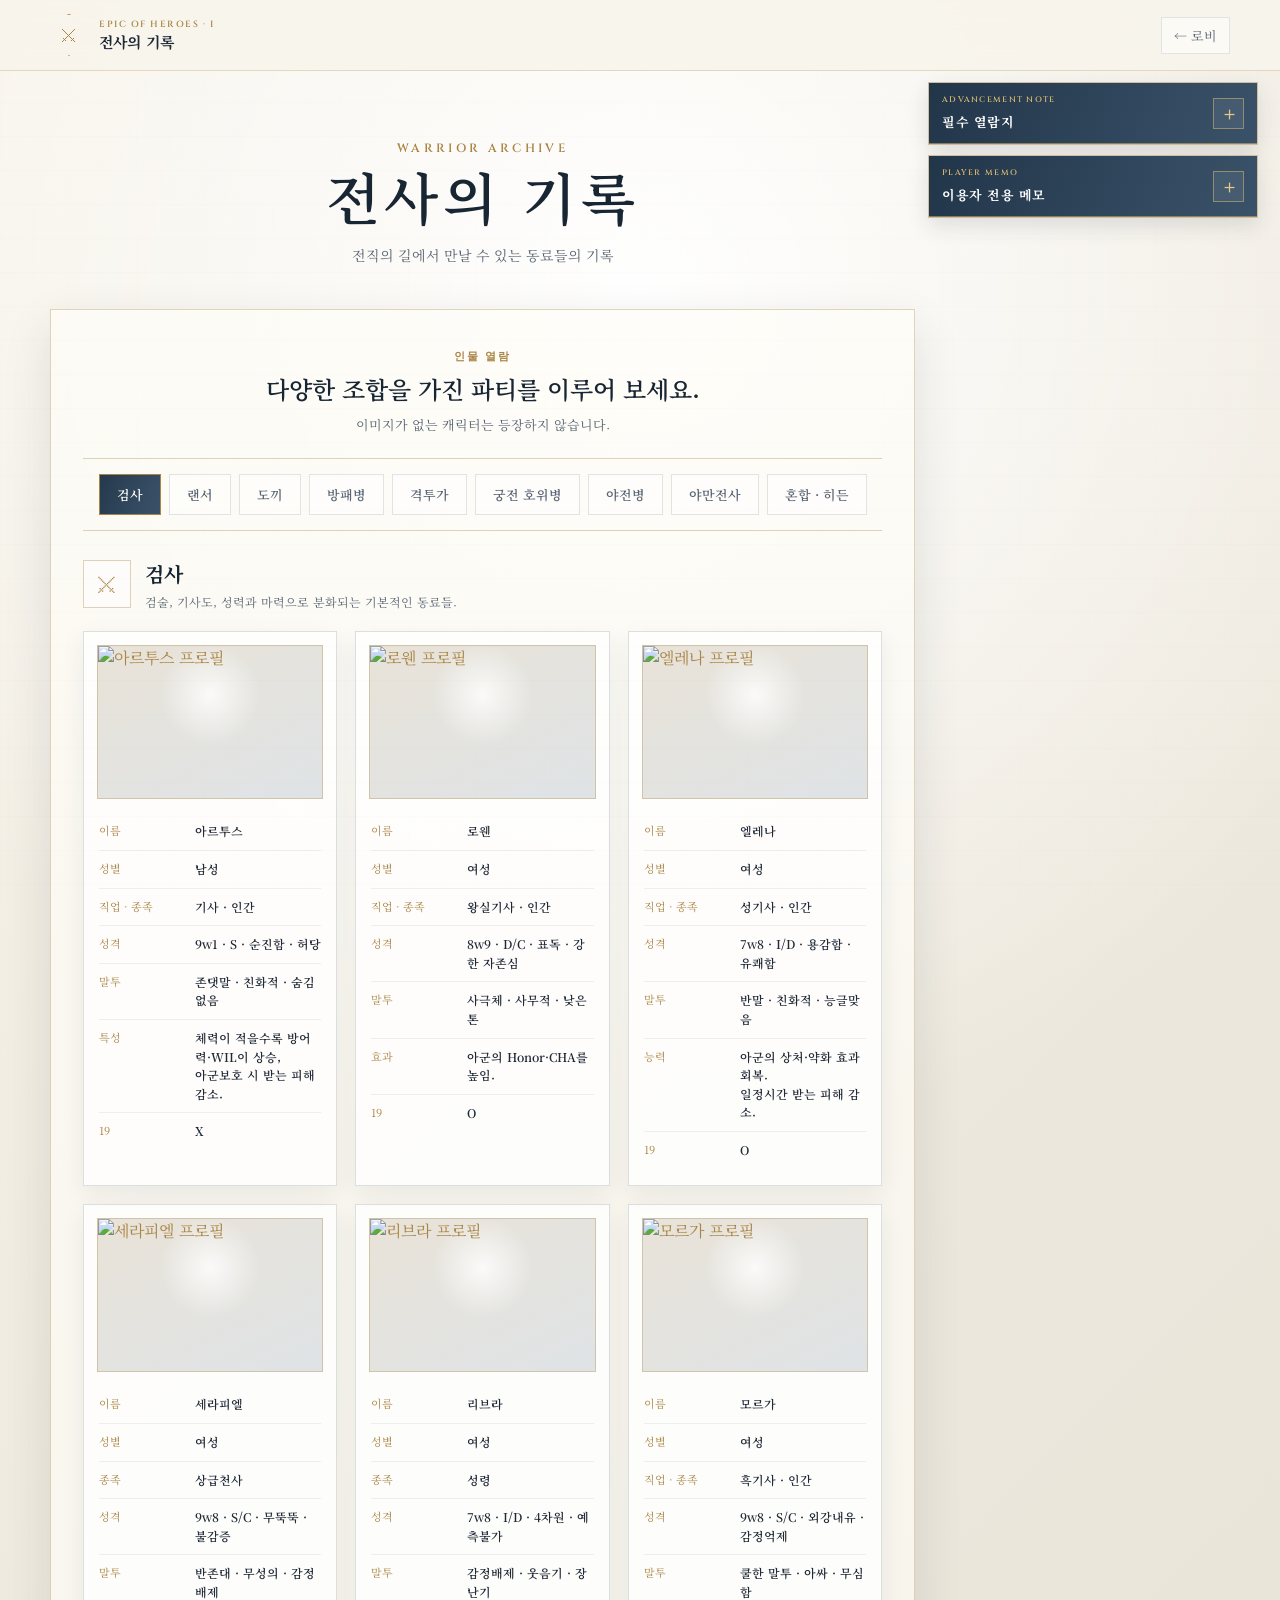
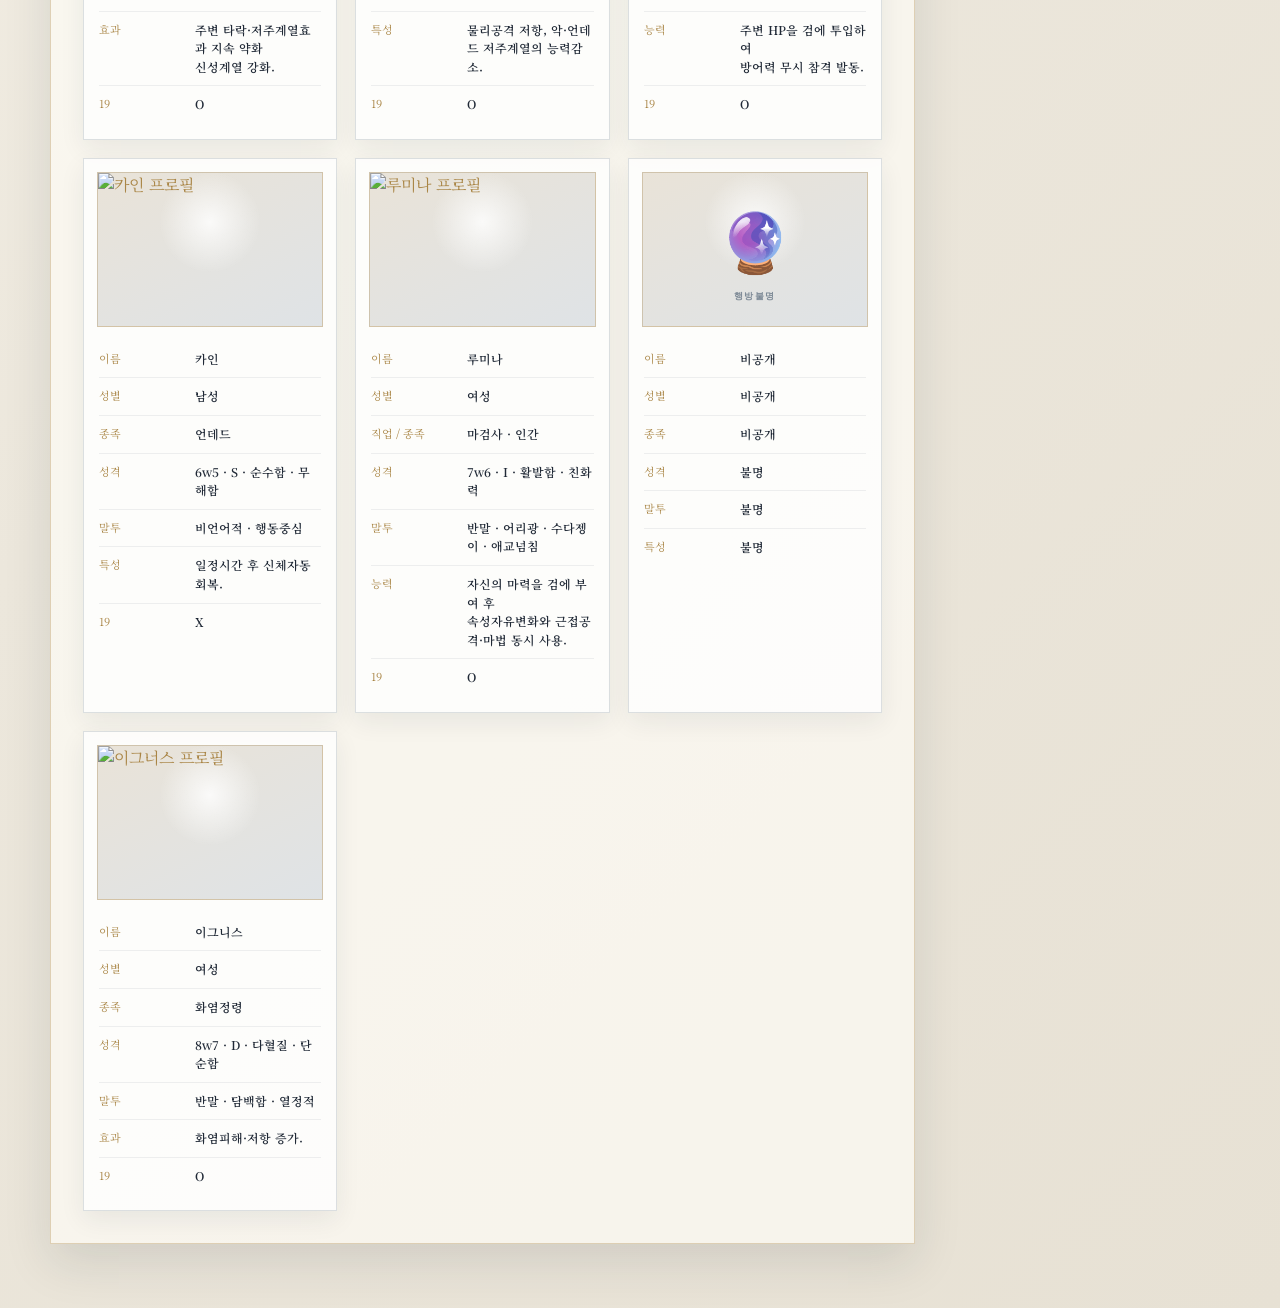
==== commit c9a9b126: "Update warrior-records.html" ====
--- a/warrior-records.html
+++ b/warrior-records.html
@@ -67,7 +67,7 @@
 <main class="records-shell">
 <section class="records-hero"><p class="series">WARRIOR ARCHIVE</p><h1>전사의 기록</h1><p>전직의 길에서 만날 수 있는 동료들의 기록</p></section>
 <section class="route-panel">
-  <div class="route-heading"><span class="eyebrow">인물 열람</span><h2>다양한 조합을 가진 파티를 이루어 보세요.</h2><p>탭을 선택하면 해당 확인할 수 있는 동료가 변경됩니다.</p></div>
+  <div class="route-heading"><span class="eyebrow">인물 열람</span><h2>다양한 조합을 가진 파티를 이루어 보세요.</h2><p>이미지가 없는 캐릭터는 등장하지 않습니다.</p></div>
   <div class="tabs" role="tablist"><button class="tab-btn active" data-tab="sword">검사</button><button class="tab-btn" data-tab="lancer">랜서</button><button class="tab-btn" data-tab="axe">도끼</button><button class="tab-btn" data-tab="shield">방패병</button><button class="tab-btn" data-tab="fighter">격투가</button><button class="tab-btn" data-tab="guard">궁전 호위병</button><button class="tab-btn" data-tab="field">야전병</button><button class="tab-btn" data-tab="barbarian">야만전사</button><button class="tab-btn" data-tab="hybrid">혼합 · 히든</button></div>
   <div class="tab-content active" id="sword">
       <div class="route-intro"><span class="route-mark">⚔</span><div><h3>검사</h3><p>검술, 기사도, 성력과 마력으로 분화되는 기본적인 동료들.</p></div></div>
